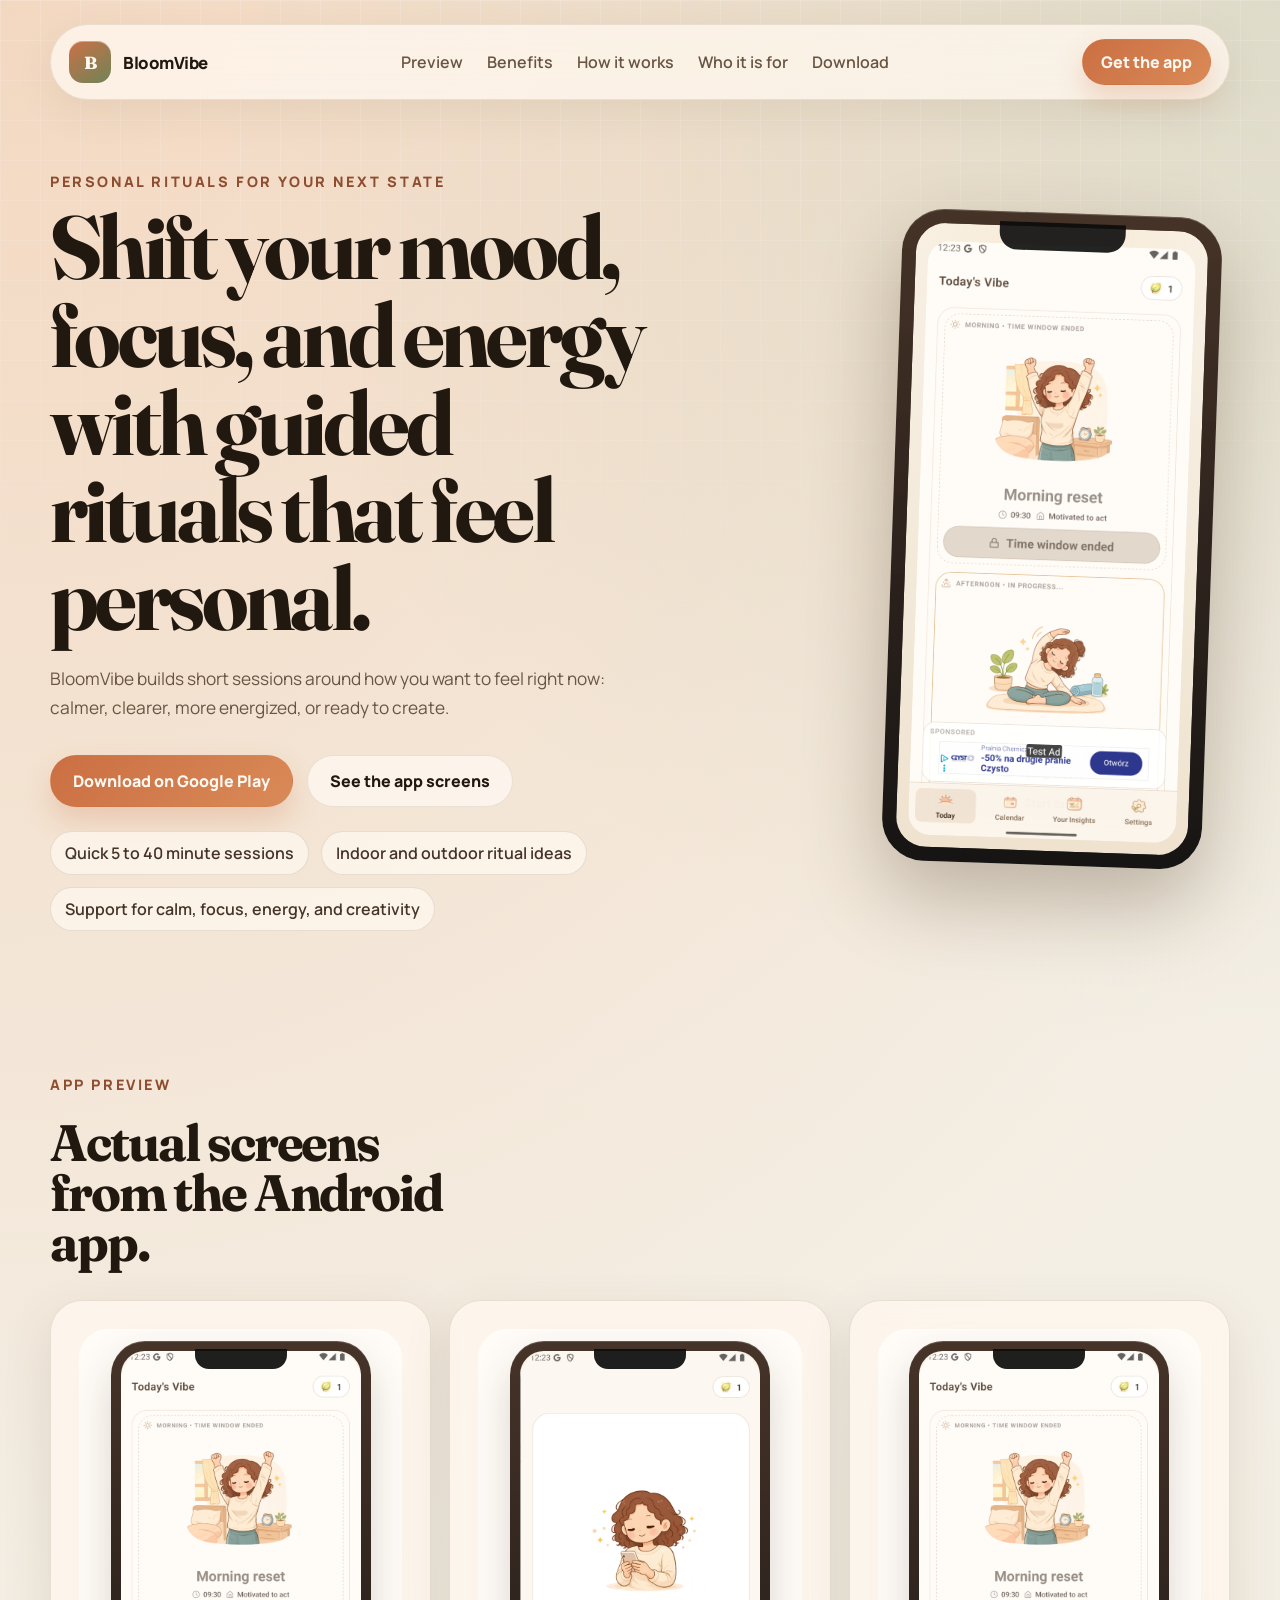
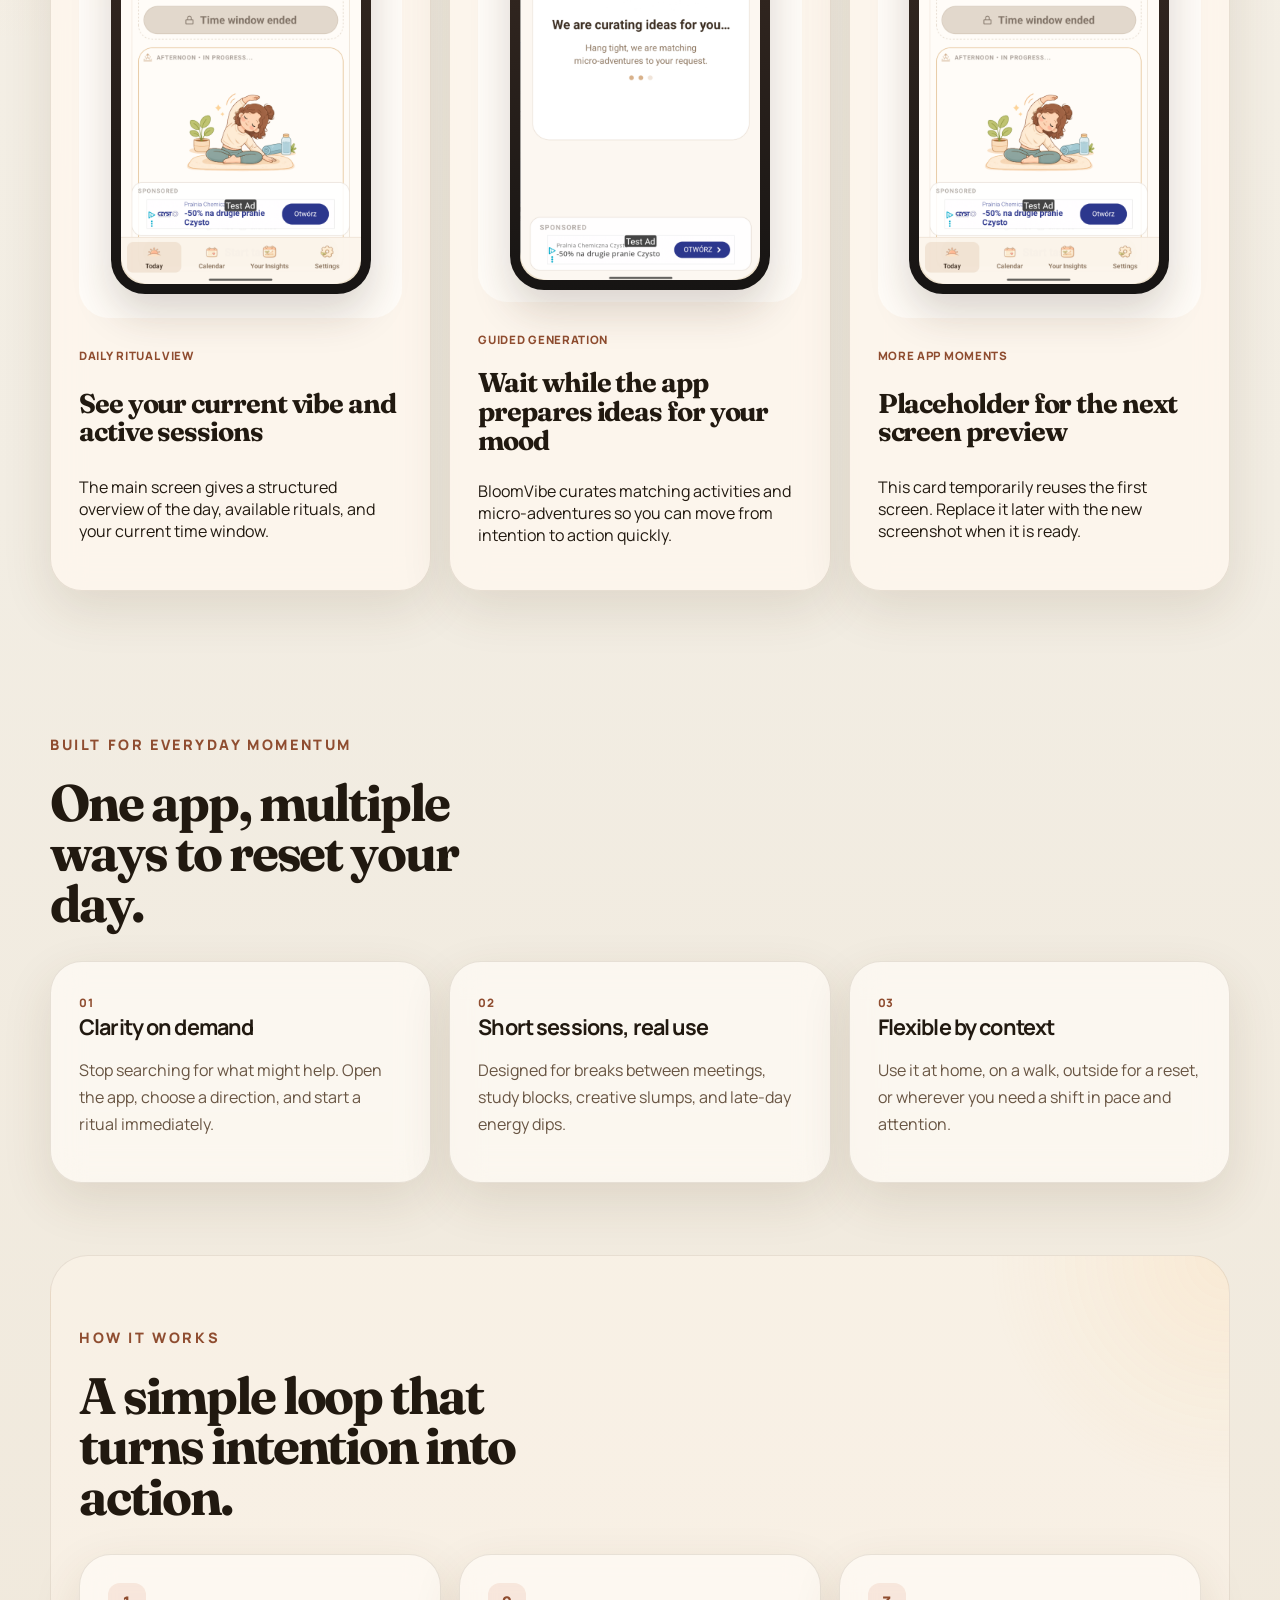
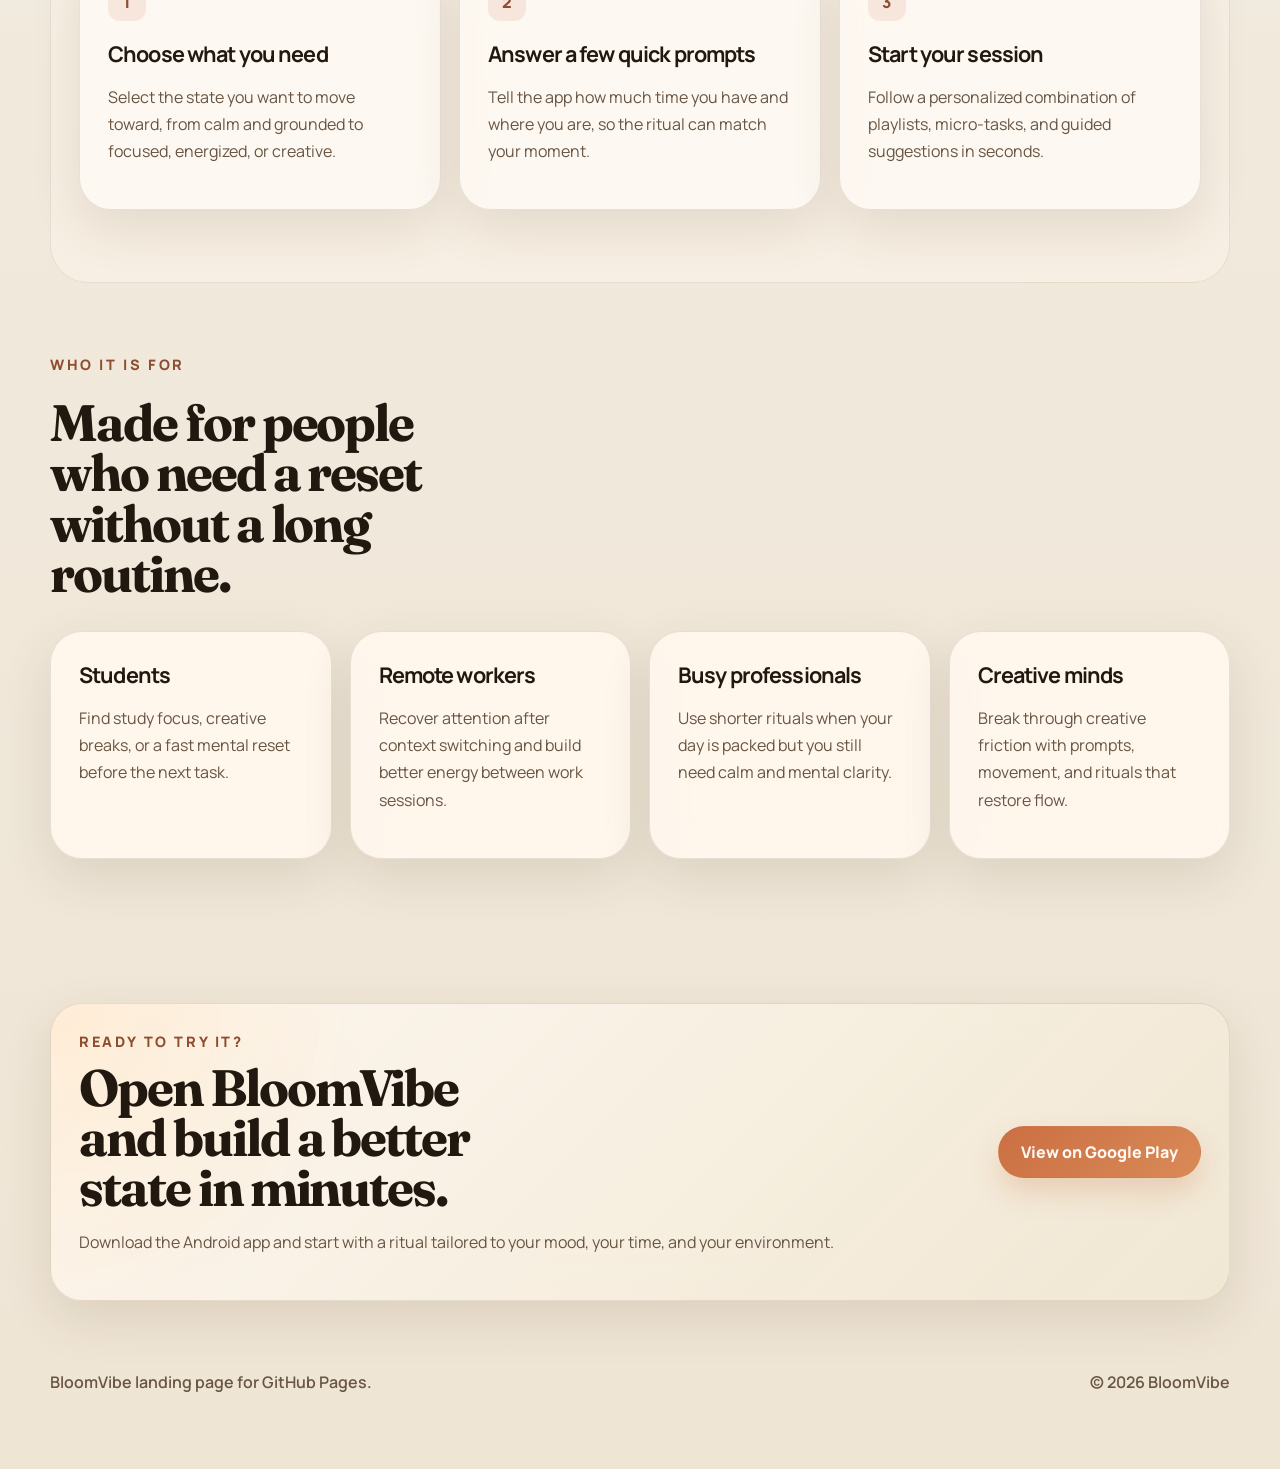
==== index.html @ a21b5163 "Add BloomVibe GitHub Pages landing page" ====
<!doctype html>
<html lang="en">
  <head>
    <meta charset="UTF-8" />
    <meta name="viewport" content="width=device-width, initial-scale=1.0" />
    <title>BloomVibe | Rituals for clarity, calm, and creative energy</title>
    <meta
      name="description"
      content="BloomVibe creates personalized rituals for calm, focus, energy, and creativity. Explore the Android app and start a session in minutes."
    />
    <meta
      property="og:title"
      content="BloomVibe | Rituals for clarity, calm, and creative energy"
    />
    <meta
      property="og:description"
      content="A polished landing page for the BloomVibe Android app with a direct link to Google Play."
    />
    <meta property="og:type" content="website" />
    <meta name="theme-color" content="#f4efe4" />
    <link rel="preconnect" href="https://fonts.googleapis.com" />
    <link rel="preconnect" href="https://fonts.gstatic.com" crossorigin />
    <link
      href="https://fonts.googleapis.com/css2?family=Fraunces:opsz,wght@9..144,500;9..144,700&family=Manrope:wght@400;500;600;700;800&display=swap"
      rel="stylesheet"
    />
    <link rel="icon" href="favicon.svg" type="image/svg+xml" />
    <link rel="stylesheet" href="styles.css" />
  </head>
  <body>
    <div class="page-shell">
      <header class="site-header">
        <a class="brand" href="#top" aria-label="BloomVibe home">
          <span class="brand-mark">B</span>
          <span class="brand-text">BloomVibe</span>
        </a>

        <nav class="site-nav" aria-label="Primary navigation">
          <a href="#preview">Preview</a>
          <a href="#benefits">Benefits</a>
          <a href="#how-it-works">How it works</a>
          <a href="#for-you">Who it is for</a>
          <a href="#download">Download</a>
        </nav>

        <a
          class="button button-small"
          href="https://play.google.com/store/apps/details?id=com.oknorp.online.vibevoyageai"
          target="_blank"
          rel="noreferrer"
        >
          Get the app
        </a>
      </header>

      <main id="top">
        <section class="hero section reveal">
          <div class="hero-copy">
            <p class="eyebrow">Personal rituals for your next state</p>
            <h1>Shift your mood, focus, and energy with guided rituals that feel personal.</h1>
            <p class="hero-text">
              BloomVibe builds short sessions around how you want to feel right now:
              calmer, clearer, more energized, or ready to create.
            </p>

            <div class="hero-actions">
              <a
                class="button"
                href="https://play.google.com/store/apps/details?id=com.oknorp.online.vibevoyageai"
                target="_blank"
                rel="noreferrer"
              >
                Download on Google Play
              </a>
              <a class="button button-secondary" href="#preview">See the app screens</a>
            </div>

            <ul class="hero-points" aria-label="App highlights">
              <li>Quick 5 to 40 minute sessions</li>
              <li>Indoor and outdoor ritual ideas</li>
              <li>Support for calm, focus, energy, and creativity</li>
            </ul>
          </div>

          <div class="hero-visual">
            <div class="screenshot-stage">
              <div class="phone-mockup" aria-hidden="true">
                <div class="phone-frame">
                  <div class="phone-notch"></div>
                  <div class="phone-screen">
                    <img
                      src="icon_2.png"
                      alt="BloomVibe daily ritual screen with today's vibe and session cards"
                    />
                  </div>
                </div>
              </div>
            </div>
          </div>
        </section>

        <section class="section reveal" id="preview">
          <div class="section-heading">
            <p class="eyebrow">App preview</p>
            <h2>Actual screens from the Android app.</h2>
          </div>

          <div class="preview-grid">
            <article class="preview-card">
              <figure>
                <div class="preview-phone">
                  <div class="preview-phone-frame">
                    <div class="preview-phone-notch"></div>
                    <div class="preview-phone-screen">
                      <img
                        src="icon_2.png"
                        alt="BloomVibe home screen showing today's vibe, ritual card, and navigation tabs"
                      />
                    </div>
                  </div>
                </div>
              </figure>
              <div class="preview-meta">
                <p class="card-kicker">Daily ritual view</p>
                <h3>See your current vibe and active sessions</h3>
                <p>
                  The main screen gives a structured overview of the day, available rituals, and your current time window.
                </p>
              </div>
            </article>

            <article class="preview-card">
              <figure>
                <div class="preview-phone">
                  <div class="preview-phone-frame">
                    <div class="preview-phone-notch"></div>
                    <div class="preview-phone-screen">
                      <img
                        src="icon_1.png"
                        alt="BloomVibe curation screen preparing personalized micro-adventures"
                      />
                    </div>
                  </div>
                </div>
              </figure>
              <div class="preview-meta">
                <p class="card-kicker">Guided generation</p>
                <h3>Wait while the app prepares ideas for your mood</h3>
                <p>
                  BloomVibe curates matching activities and micro-adventures so you can move from intention to action quickly.
                </p>
              </div>
            </article>

            <article class="preview-card">
              <figure>
                <div class="preview-phone">
                  <div class="preview-phone-frame">
                    <div class="preview-phone-notch"></div>
                    <div class="preview-phone-screen">
                      <img
                        src="icon_2.png"
                        alt="BloomVibe preview placeholder using the daily ritual home screen"
                      />
                    </div>
                  </div>
                </div>
              </figure>
              <div class="preview-meta">
                <p class="card-kicker">More app moments</p>
                <h3>Placeholder for the next screen preview</h3>
                <p>
                  This card temporarily reuses the first screen. Replace it later with the new screenshot when it is ready.
                </p>
              </div>
            </article>
          </div>
        </section>

        <section class="section reveal" id="benefits">
          <div class="section-heading">
            <p class="eyebrow">Built for everyday momentum</p>
            <h2>One app, multiple ways to reset your day.</h2>
          </div>

          <div class="benefit-grid">
            <article class="benefit-card">
              <span class="benefit-number">01</span>
              <h3>Clarity on demand</h3>
              <p>Stop searching for what might help. Open the app, choose a direction, and start a ritual immediately.</p>
            </article>
            <article class="benefit-card">
              <span class="benefit-number">02</span>
              <h3>Short sessions, real use</h3>
              <p>Designed for breaks between meetings, study blocks, creative slumps, and late-day energy dips.</p>
            </article>
            <article class="benefit-card">
              <span class="benefit-number">03</span>
              <h3>Flexible by context</h3>
              <p>Use it at home, on a walk, outside for a reset, or wherever you need a shift in pace and attention.</p>
            </article>
          </div>
        </section>

        <section class="section section-soft reveal" id="how-it-works">
          <div class="section-heading">
            <p class="eyebrow">How it works</p>
            <h2>A simple loop that turns intention into action.</h2>
          </div>

          <div class="steps">
            <article class="step-card">
              <span class="step-badge">1</span>
              <h3>Choose what you need</h3>
              <p>Select the state you want to move toward, from calm and grounded to focused, energized, or creative.</p>
            </article>
            <article class="step-card">
              <span class="step-badge">2</span>
              <h3>Answer a few quick prompts</h3>
              <p>Tell the app how much time you have and where you are, so the ritual can match your moment.</p>
            </article>
            <article class="step-card">
              <span class="step-badge">3</span>
              <h3>Start your session</h3>
              <p>Follow a personalized combination of playlists, micro-tasks, and guided suggestions in seconds.</p>
            </article>
          </div>
        </section>

        <section class="section reveal" id="for-you">
          <div class="section-heading">
            <p class="eyebrow">Who it is for</p>
            <h2>Made for people who need a reset without a long routine.</h2>
          </div>

          <div class="persona-grid">
            <article class="persona-card">
              <h3>Students</h3>
              <p>Find study focus, creative breaks, or a fast mental reset before the next task.</p>
            </article>
            <article class="persona-card">
              <h3>Remote workers</h3>
              <p>Recover attention after context switching and build better energy between work sessions.</p>
            </article>
            <article class="persona-card">
              <h3>Busy professionals</h3>
              <p>Use shorter rituals when your day is packed but you still need calm and mental clarity.</p>
            </article>
            <article class="persona-card">
              <h3>Creative minds</h3>
              <p>Break through creative friction with prompts, movement, and rituals that restore flow.</p>
            </article>
          </div>
        </section>

        <section class="section cta-section reveal" id="download">
          <div class="cta-panel">
            <div>
              <p class="eyebrow">Ready to try it?</p>
              <h2>Open BloomVibe and build a better state in minutes.</h2>
              <p class="cta-text">
                Download the Android app and start with a ritual tailored to your mood, your time, and your environment.
              </p>
            </div>

            <div class="cta-actions">
              <a
                class="button"
                href="https://play.google.com/store/apps/details?id=com.oknorp.online.vibevoyageai"
                target="_blank"
                rel="noreferrer"
              >
                View on Google Play
              </a>
            </div>
          </div>
        </section>
      </main>

      <footer class="site-footer">
        <p>BloomVibe landing page for GitHub Pages.</p>
        <p>&copy; <span id="year"></span> BloomVibe</p>
      </footer>
    </div>

    <script src="script.js"></script>
  </body>
</html>
---- styles.css ----
:root {
  --bg: #f4efe4;
  --bg-accent: #efe1cf;
  --surface: rgba(255, 251, 245, 0.72);
  --surface-strong: rgba(255, 247, 237, 0.94);
  --border: rgba(98, 79, 55, 0.14);
  --text: #211910;
  --muted: #685543;
  --accent: #cb6f43;
  --accent-dark: #8f4d30;
  --leaf: #657b50;
  --gold: #dfbb6c;
  --shadow: 0 18px 50px rgba(84, 56, 25, 0.12);
  --radius-xl: 32px;
  --radius-lg: 24px;
  --radius-md: 18px;
  --radius-sm: 999px;
  --content-width: 1180px;
}

* {
  box-sizing: border-box;
}

html {
  scroll-behavior: smooth;
}

body {
  margin: 0;
  min-width: 320px;
  font-family: "Manrope", sans-serif;
  color: var(--text);
  background:
    radial-gradient(circle at top left, rgba(236, 168, 118, 0.35), transparent 34%),
    radial-gradient(circle at top right, rgba(117, 150, 110, 0.2), transparent 22%),
    linear-gradient(180deg, #f7f2e9 0%, #f2ede3 45%, #efe5d5 100%);
}

body::before {
  position: fixed;
  inset: 0;
  content: "";
  background-image:
    linear-gradient(rgba(255, 255, 255, 0.18) 1px, transparent 1px),
    linear-gradient(90deg, rgba(255, 255, 255, 0.18) 1px, transparent 1px);
  background-size: 40px 40px;
  mask-image: linear-gradient(180deg, rgba(0, 0, 0, 0.9), transparent 85%);
  pointer-events: none;
}

a {
  color: inherit;
  text-decoration: none;
}

.page-shell {
  position: relative;
  z-index: 1;
  width: min(calc(100% - 32px), var(--content-width));
  margin: 0 auto;
  padding: 24px 0 48px;
}

.site-header {
  position: sticky;
  top: 18px;
  z-index: 20;
  display: flex;
  align-items: center;
  justify-content: space-between;
  gap: 16px;
  padding: 14px 18px;
  background: rgba(255, 248, 239, 0.78);
  border: 1px solid rgba(101, 74, 47, 0.12);
  border-radius: var(--radius-sm);
  backdrop-filter: blur(18px);
  box-shadow: 0 12px 40px rgba(80, 58, 26, 0.08);
}

.brand {
  display: inline-flex;
  align-items: center;
  gap: 12px;
  font-weight: 800;
  letter-spacing: -0.03em;
}

.brand-mark {
  display: grid;
  width: 42px;
  height: 42px;
  place-items: center;
  border-radius: 14px;
  font-family: "Fraunces", serif;
  font-size: 1.1rem;
  color: #fffaf2;
  background:
    linear-gradient(145deg, rgba(204, 112, 70, 1), rgba(102, 125, 78, 0.94));
  box-shadow: inset 0 1px 0 rgba(255, 255, 255, 0.35);
}

.brand-text {
  font-size: 1.05rem;
}

.site-nav {
  display: inline-flex;
  align-items: center;
  gap: 24px;
  color: var(--muted);
  font-weight: 600;
}

.site-nav a {
  position: relative;
}

.site-nav a::after {
  position: absolute;
  left: 0;
  bottom: -6px;
  width: 100%;
  height: 2px;
  content: "";
  background: var(--accent);
  transform: scaleX(0);
  transform-origin: left;
  transition: transform 180ms ease;
}

.site-nav a:hover::after,
.site-nav a:focus-visible::after {
  transform: scaleX(1);
}

.button {
  display: inline-flex;
  align-items: center;
  justify-content: center;
  gap: 10px;
  padding: 14px 22px;
  border: 1px solid transparent;
  border-radius: var(--radius-sm);
  background: linear-gradient(135deg, var(--accent), #d98a57);
  color: #fff9f3;
  font-weight: 800;
  box-shadow: 0 14px 28px rgba(200, 111, 67, 0.24);
  transition:
    transform 180ms ease,
    box-shadow 180ms ease,
    background 180ms ease;
}

.button:hover,
.button:focus-visible {
  transform: translateY(-2px);
  box-shadow: 0 18px 36px rgba(200, 111, 67, 0.32);
}

.button-small {
  padding: 11px 18px;
}

.button-secondary {
  background: rgba(255, 251, 246, 0.7);
  color: var(--text);
  border-color: rgba(98, 79, 55, 0.12);
  box-shadow: none;
}

.section {
  padding: 72px 0;
}

.hero {
  display: grid;
  grid-template-columns: 1.08fr 0.92fr;
  gap: 48px;
  align-items: center;
  min-height: calc(100vh - 140px);
}

.eyebrow {
  margin: 0 0 12px;
  font-size: 0.9rem;
  font-weight: 800;
  letter-spacing: 0.18em;
  text-transform: uppercase;
  color: var(--accent-dark);
}

h1,
h2,
h3 {
  margin: 0;
  letter-spacing: -0.04em;
}

h1,
h2 {
  font-family: "Fraunces", serif;
  line-height: 0.98;
}

h1 {
  max-width: 11ch;
  font-size: clamp(3.3rem, 7vw, 6.4rem);
}

h2 {
  max-width: 12ch;
  font-size: clamp(2.2rem, 4vw, 3.6rem);
}

h3 {
  font-size: 1.35rem;
}

.hero-text,
.cta-text,
.benefit-card p,
.step-card p,
.persona-card p {
  color: var(--muted);
  line-height: 1.7;
}

.hero-text {
  max-width: 60ch;
  margin: 22px 0 0;
  font-size: 1.08rem;
}

.hero-actions {
  display: flex;
  flex-wrap: wrap;
  gap: 14px;
  margin: 32px 0 24px;
}

.hero-points {
  display: flex;
  flex-wrap: wrap;
  gap: 12px;
  padding: 0;
  margin: 0;
  list-style: none;
}

.hero-points li {
  padding: 10px 14px;
  border: 1px solid var(--border);
  border-radius: var(--radius-sm);
  background: rgba(255, 248, 240, 0.72);
  font-weight: 600;
  color: #453528;
}

.hero-visual {
  position: relative;
  display: grid;
  place-items: center;
  min-height: 640px;
}

.screenshot-stage {
  position: relative;
  width: min(100%, 520px);
  min-height: 640px;
}

.phone-mockup {
  position: absolute;
  top: -18px;
  right: 18px;
  width: min(100%, 320px);
  transform: rotate(2deg);
}

.phone-frame {
  position: relative;
  padding: 14px;
  border-radius: 42px;
  background:
    linear-gradient(180deg, rgba(61, 41, 30, 0.95), rgba(18, 16, 15, 0.98));
  box-shadow:
    0 35px 80px rgba(57, 35, 15, 0.28),
    inset 0 1px 0 rgba(255, 255, 255, 0.2);
}

.phone-notch {
  position: absolute;
  left: 50%;
  top: 10px;
  z-index: 2;
  width: 126px;
  height: 28px;
  border-radius: 0 0 18px 18px;
  background: rgba(12, 12, 12, 0.9);
  transform: translateX(-50%);
}

.phone-screen {
  position: relative;
  overflow: hidden;
  padding: 18px 12px 12px;
  border-radius: 30px;
  background:
    radial-gradient(circle at top, rgba(248, 199, 118, 0.14), transparent 28%),
    linear-gradient(180deg, #f8f1e6 0%, #efe3cf 100%);
}

.phone-screen img {
  display: block;
  width: 100%;
  height: auto;
  border-radius: 22px;
}

.device-shot {
  margin: 0;
  padding: 12px;
  border: 1px solid rgba(91, 70, 48, 0.12);
  border-radius: 38px;
  background: rgba(255, 249, 241, 0.8);
  box-shadow:
    0 30px 60px rgba(74, 46, 18, 0.18),
    inset 0 1px 0 rgba(255, 255, 255, 0.45);
  backdrop-filter: blur(12px);
}

.device-shot img,
.preview-card img {
  display: block;
  width: 100%;
  height: auto;
  border-radius: 28px;
}

.card-kicker,
.benefit-number,
.step-badge {
  font-weight: 800;
  letter-spacing: 0.06em;
  text-transform: uppercase;
}

.card-kicker,
.benefit-number {
  font-size: 0.72rem;
  color: var(--accent-dark);
}

.section-heading {
  display: grid;
  gap: 12px;
  margin-bottom: 32px;
}

.section-soft .section-heading h2,
.cta-panel h2 {
  max-width: 13ch;
}

.preview-grid,
.benefit-grid,
.persona-grid,
.steps {
  display: grid;
  gap: 18px;
}

.preview-grid {
  grid-template-columns: repeat(3, minmax(0, 1fr));
}

.benefit-grid {
  grid-template-columns: repeat(3, minmax(0, 1fr));
}

.preview-card,
.benefit-card,
.step-card,
.persona-card,
.cta-panel {
  padding: 28px;
  border: 1px solid var(--border);
  border-radius: var(--radius-xl);
  background: var(--surface);
  backdrop-filter: blur(16px);
  box-shadow: var(--shadow);
}

.preview-card {
  display: grid;
  gap: 18px;
  background: rgba(255, 248, 239, 0.78);
}

.preview-card figure {
  margin: 0;
  display: flex;
  justify-content: center;
  padding: 12px;
  border-radius: 30px;
  background: rgba(255, 253, 250, 0.86);
  box-shadow: inset 0 1px 0 rgba(255, 255, 255, 0.6);
}

.preview-phone {
  width: min(100%, 260px);
}

.preview-phone-frame {
  position: relative;
  padding: 10px;
  border-radius: 34px;
  background:
    linear-gradient(180deg, rgba(61, 41, 30, 0.95), rgba(18, 16, 15, 0.98));
  box-shadow:
    0 20px 40px rgba(57, 35, 15, 0.18),
    inset 0 1px 0 rgba(255, 255, 255, 0.18);
}

.preview-phone-notch {
  position: absolute;
  top: 8px;
  left: 50%;
  z-index: 2;
  width: 92px;
  height: 20px;
  border-radius: 0 0 14px 14px;
  background: rgba(12, 12, 12, 0.92);
  transform: translateX(-50%);
}

.preview-phone-screen {
  overflow: hidden;
  border-radius: 24px;
  background: linear-gradient(180deg, #f8f1e6 0%, #efe3cf 100%);
}

.preview-phone-screen img {
  display: block;
  width: 100%;
  height: auto;
}

.preview-meta {
  display: grid;
  gap: 10px;
}

.preview-meta h3 {
  font-family: "Fraunces", serif;
  font-size: 1.7rem;
  line-height: 1.05;
}

.step-card {
  position: relative;
}

.step-badge {
  display: inline-grid;
  width: 38px;
  height: 38px;
  margin-bottom: 18px;
  place-items: center;
  border-radius: 12px;
  background: rgba(203, 111, 67, 0.12);
  color: var(--accent-dark);
}

.section-soft {
  padding-inline: 28px;
  border: 1px solid rgba(104, 85, 67, 0.12);
  border-radius: calc(var(--radius-xl) + 6px);
  background:
    radial-gradient(circle at top right, rgba(255, 205, 138, 0.18), transparent 18%),
    rgba(255, 247, 237, 0.48);
}

.steps {
  grid-template-columns: repeat(3, minmax(0, 1fr));
}

.persona-grid {
  grid-template-columns: repeat(4, minmax(0, 1fr));
}

.persona-card {
  background: var(--surface-strong);
}

.cta-section {
  padding-bottom: 24px;
}

.cta-panel {
  display: flex;
  align-items: center;
  justify-content: space-between;
  gap: 24px;
  background:
    radial-gradient(circle at top left, rgba(255, 197, 121, 0.2), transparent 26%),
    linear-gradient(135deg, rgba(255, 247, 239, 0.94), rgba(240, 231, 211, 0.92));
}

.cta-actions {
  flex-shrink: 0;
}

.site-footer {
  display: flex;
  align-items: center;
  justify-content: space-between;
  gap: 12px;
  padding: 30px 0 12px;
  color: var(--muted);
  font-weight: 600;
}

.reveal {
  opacity: 0;
  transform: translateY(28px);
  transition:
    opacity 700ms ease,
    transform 700ms ease;
}

.reveal.is-visible {
  opacity: 1;
  transform: translateY(0);
}

@media (max-width: 1080px) {
  .hero,
  .preview-grid,
  .benefit-grid,
  .steps,
  .persona-grid {
    grid-template-columns: 1fr 1fr;
  }

  .hero {
    min-height: auto;
  }

  .hero-copy {
    order: 1;
  }

  .hero-visual {
    order: 2;
  }

  .site-header {
    flex-wrap: wrap;
    justify-content: center;
  }

  .cta-panel {
    flex-direction: column;
    align-items: flex-start;
  }
}

@media (max-width: 760px) {
  .page-shell {
    width: min(calc(100% - 20px), var(--content-width));
    padding-top: 12px;
  }

  .site-header,
  .site-nav,
  .hero-actions,
  .hero-points,
  .preview-grid,
  .benefit-grid,
  .steps,
  .persona-grid,
  .site-footer {
    grid-template-columns: 1fr;
  }

  .site-header,
  .site-footer {
    flex-direction: column;
  }

  .site-nav {
    display: grid;
    justify-items: center;
    gap: 14px;
  }

  .section {
    padding: 56px 0;
  }

  .hero {
    grid-template-columns: 1fr;
    gap: 32px;
  }

  .hero-visual {
    min-height: auto;
  }

  .screenshot-stage {
    min-height: 540px;
  }

  .section-soft {
    padding-inline: 18px;
  }

  h1 {
    max-width: 10ch;
    font-size: clamp(2.8rem, 12vw, 4.6rem);
  }

  h2 {
    max-width: none;
    font-size: clamp(2rem, 8vw, 3rem);
  }

  .phone-mockup {
    position: relative;
    inset: auto;
    transform: none;
    width: 100%;
  }
}

@media (prefers-reduced-motion: reduce) {
  html {
    scroll-behavior: auto;
  }

  *,
  *::before,
  *::after {
    animation: none !important;
    transition: none !important;
  }

  .reveal {
    opacity: 1;
    transform: none;
  }
}
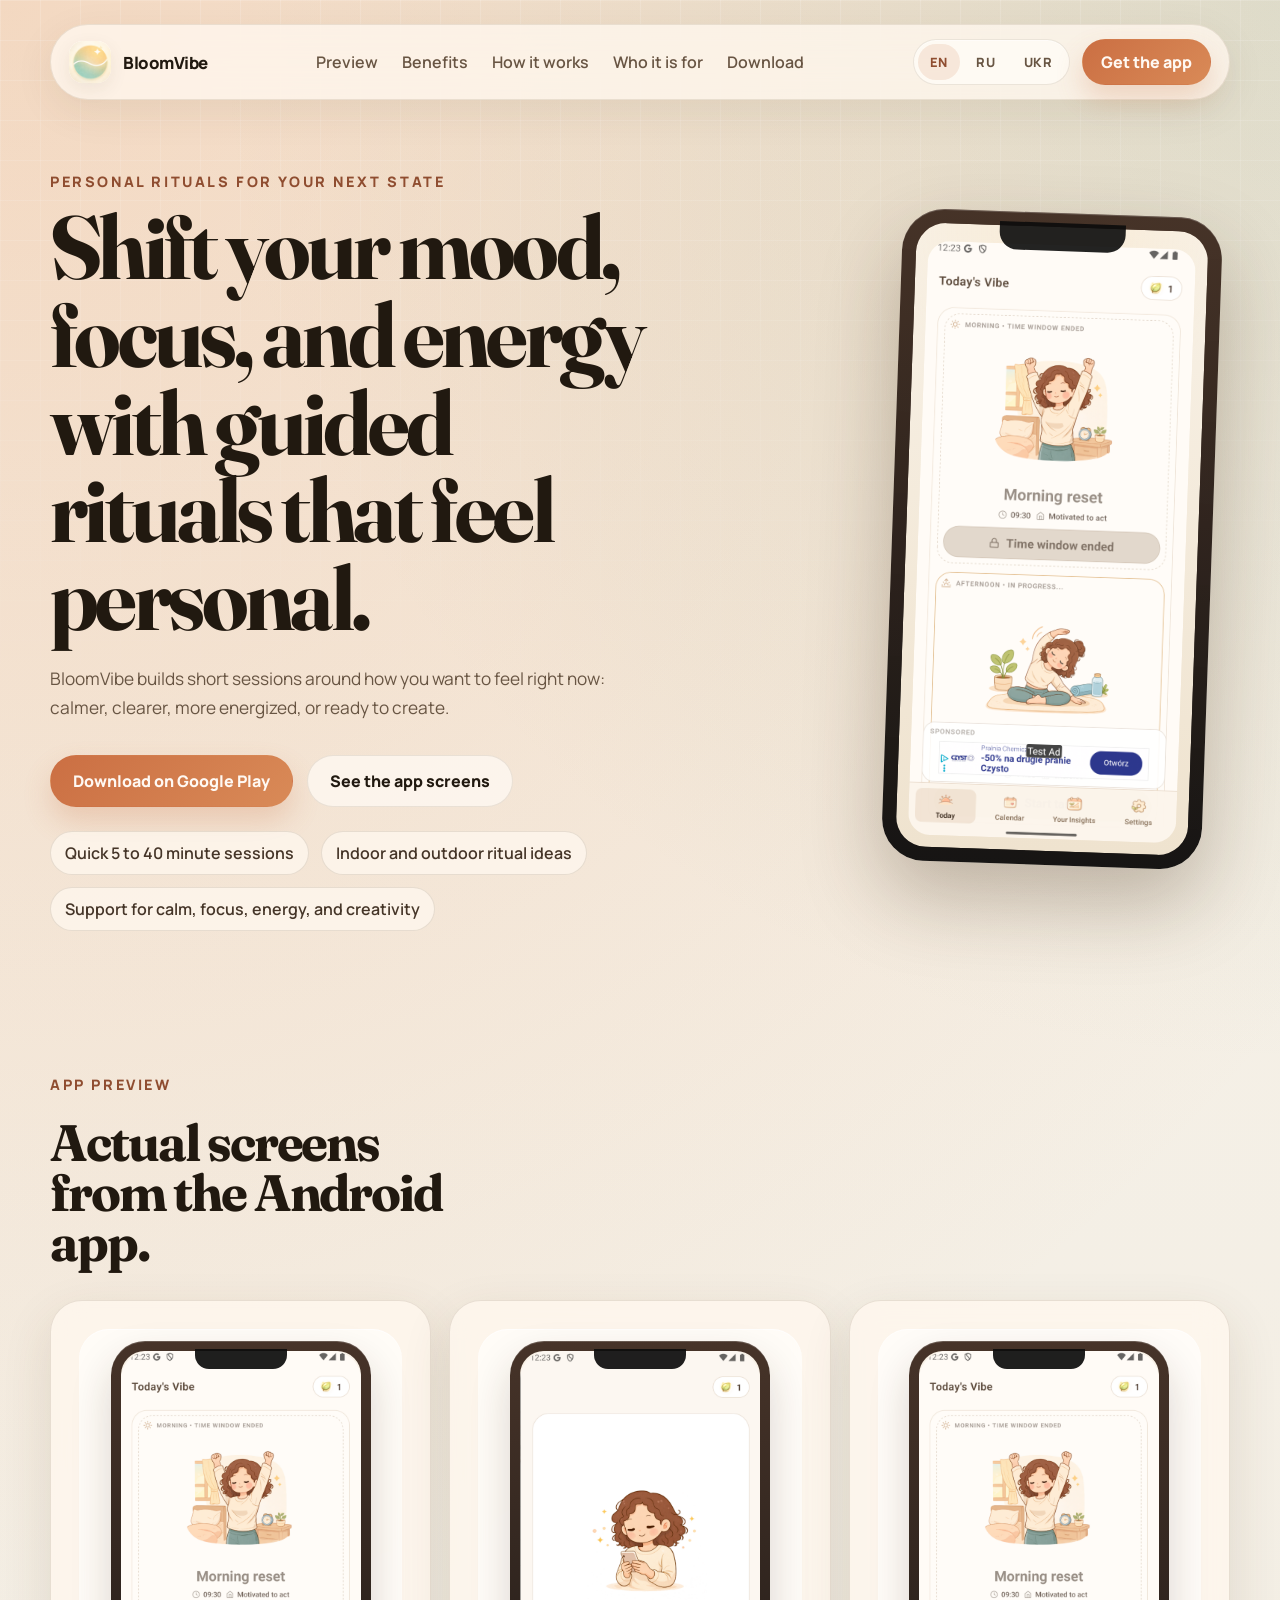
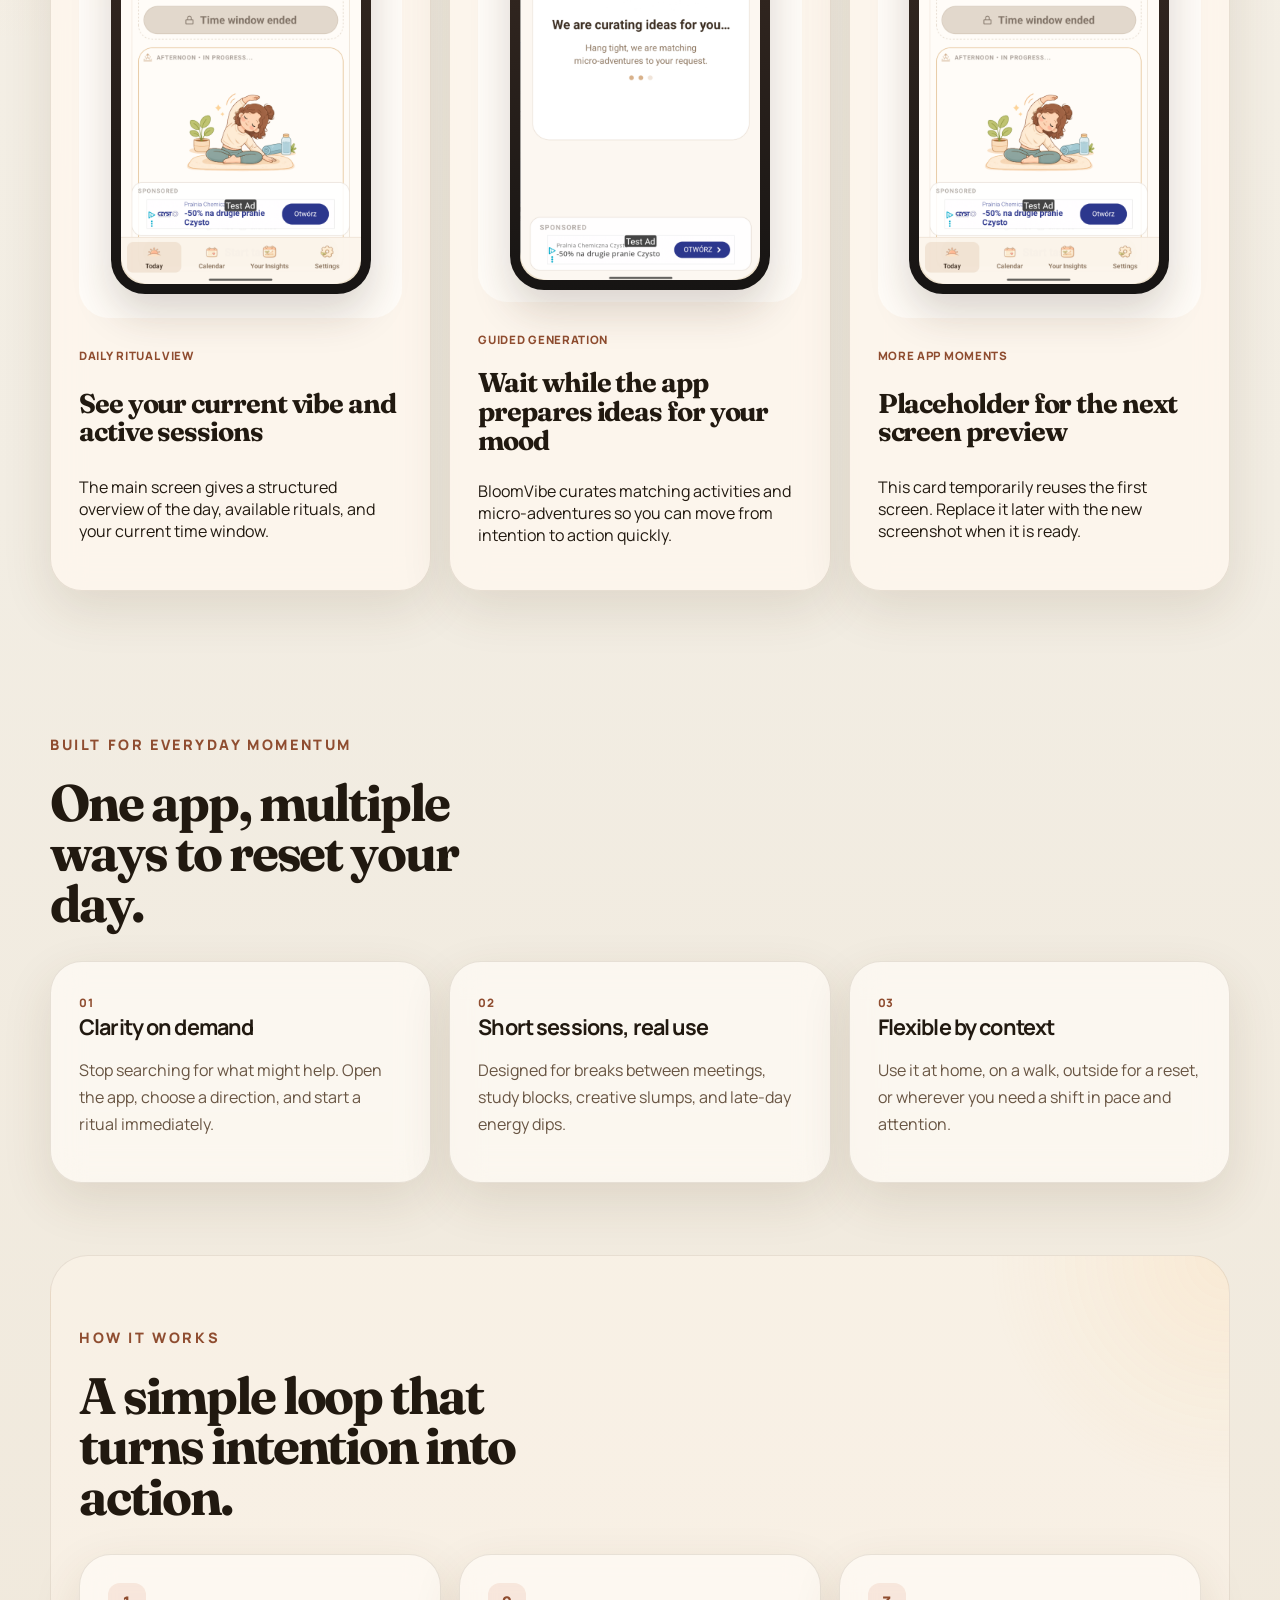
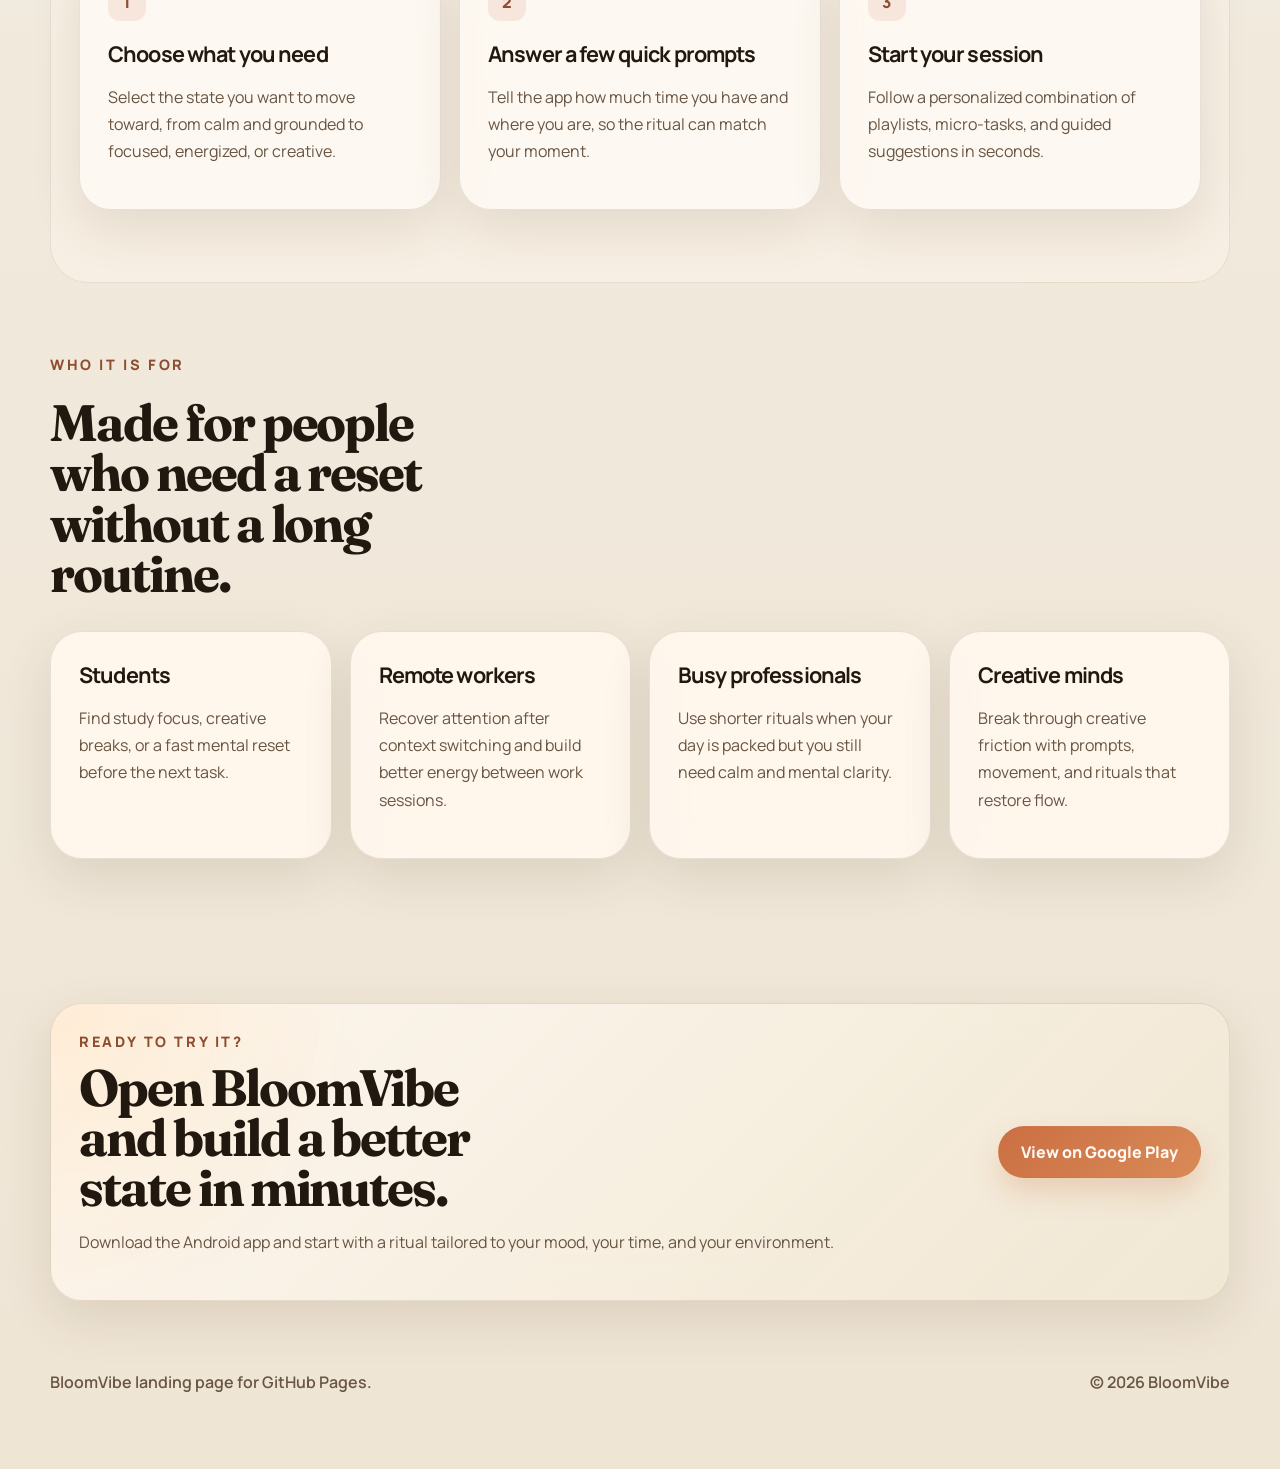
==== commit f8695df6: "Add logo and multilingual site support" ====
--- a/index.html
+++ b/index.html
@@ -3,16 +3,19 @@
   <head>
     <meta charset="UTF-8" />
     <meta name="viewport" content="width=device-width, initial-scale=1.0" />
-    <title>BloomVibe | Rituals for clarity, calm, and creative energy</title>
+    <title id="meta-title">BloomVibe | Rituals for clarity, calm, and creative energy</title>
     <meta
+      id="meta-description"
       name="description"
       content="BloomVibe creates personalized rituals for calm, focus, energy, and creativity. Explore the Android app and start a session in minutes."
     />
     <meta
+      id="meta-og-title"
       property="og:title"
       content="BloomVibe | Rituals for clarity, calm, and creative energy"
     />
     <meta
+      id="meta-og-description"
       property="og:description"
       content="A polished landing page for the BloomVibe Android app with a direct link to Google Play."
     />
@@ -24,43 +27,61 @@
       href="https://fonts.googleapis.com/css2?family=Fraunces:opsz,wght@9..144,500;9..144,700&family=Manrope:wght@400;500;600;700;800&display=swap"
       rel="stylesheet"
     />
-    <link rel="icon" href="favicon.svg" type="image/svg+xml" />
+    <link rel="icon" href="logo.png" type="image/png" />
+    <link rel="apple-touch-icon" href="logo.png" />
     <link rel="stylesheet" href="styles.css" />
   </head>
   <body>
     <div class="page-shell">
       <header class="site-header">
-        <a class="brand" href="#top" aria-label="BloomVibe home">
-          <span class="brand-mark">B</span>
+        <a class="brand" href="#top" data-i18n-aria-label="brand.homeAria" aria-label="BloomVibe home">
+          <span class="brand-mark">
+            <img src="logo.png" alt="BloomVibe logo" data-i18n-alt="brand.logoAlt" />
+          </span>
           <span class="brand-text">BloomVibe</span>
         </a>
 
-        <nav class="site-nav" aria-label="Primary navigation">
-          <a href="#preview">Preview</a>
-          <a href="#benefits">Benefits</a>
-          <a href="#how-it-works">How it works</a>
-          <a href="#for-you">Who it is for</a>
-          <a href="#download">Download</a>
+        <nav class="site-nav" aria-label="Primary navigation" data-i18n-aria-label="nav.aria">
+          <a href="#preview" data-i18n="nav.preview">Preview</a>
+          <a href="#benefits" data-i18n="nav.benefits">Benefits</a>
+          <a href="#how-it-works" data-i18n="nav.how">How it works</a>
+          <a href="#for-you" data-i18n="nav.forYou">Who it is for</a>
+          <a href="#download" data-i18n="nav.download">Download</a>
         </nav>
 
-        <a
-          class="button button-small"
-          href="https://play.google.com/store/apps/details?id=com.oknorp.online.vibevoyageai"
-          target="_blank"
-          rel="noreferrer"
-        >
-          Get the app
-        </a>
+        <div class="header-actions">
+          <div
+            class="lang-switcher"
+            role="group"
+            aria-label="Language switcher"
+            data-i18n-aria-label="lang.aria"
+          >
+            <button class="lang-button is-active" type="button" data-lang="en" aria-pressed="true">EN</button>
+            <button class="lang-button" type="button" data-lang="ru" aria-pressed="false">RU</button>
+            <button class="lang-button" type="button" data-lang="uk" aria-pressed="false">UKR</button>
+          </div>
+
+          <a
+            class="button button-small"
+            href="https://play.google.com/store/apps/details?id=com.oknorp.online.vibevoyageai"
+            target="_blank"
+            rel="noreferrer"
+            data-i18n="header.cta"
+          >
+            Get the app
+          </a>
+        </div>
       </header>
 
       <main id="top">
         <section class="hero section reveal">
           <div class="hero-copy">
-            <p class="eyebrow">Personal rituals for your next state</p>
-            <h1>Shift your mood, focus, and energy with guided rituals that feel personal.</h1>
-            <p class="hero-text">
-              BloomVibe builds short sessions around how you want to feel right now:
-              calmer, clearer, more energized, or ready to create.
+            <p class="eyebrow" data-i18n="hero.eyebrow">Personal rituals for your next state</p>
+            <h1 data-i18n="hero.title">
+              Shift your mood, focus, and energy with guided rituals that feel personal.
+            </h1>
+            <p class="hero-text" data-i18n="hero.text">
+              BloomVibe builds short sessions around how you want to feel right now: calmer, clearer, more energized, or ready to create.
             </p>
 
             <div class="hero-actions">
@@ -69,16 +90,17 @@
                 href="https://play.google.com/store/apps/details?id=com.oknorp.online.vibevoyageai"
                 target="_blank"
                 rel="noreferrer"
+                data-i18n="hero.primaryCta"
               >
                 Download on Google Play
               </a>
-              <a class="button button-secondary" href="#preview">See the app screens</a>
+              <a class="button button-secondary" href="#preview" data-i18n="hero.secondaryCta">See the app screens</a>
             </div>
 
-            <ul class="hero-points" aria-label="App highlights">
-              <li>Quick 5 to 40 minute sessions</li>
-              <li>Indoor and outdoor ritual ideas</li>
-              <li>Support for calm, focus, energy, and creativity</li>
+            <ul class="hero-points" aria-label="App highlights" data-i18n-aria-label="hero.pointsAria">
+              <li data-i18n="hero.point1">Quick 5 to 40 minute sessions</li>
+              <li data-i18n="hero.point2">Indoor and outdoor ritual ideas</li>
+              <li data-i18n="hero.point3">Support for calm, focus, energy, and creativity</li>
             </ul>
           </div>
 
@@ -91,6 +113,7 @@
                     <img
                       src="icon_2.png"
                       alt="BloomVibe daily ritual screen with today's vibe and session cards"
+                      data-i18n-alt="images.hero"
                     />
                   </div>
                 </div>
@@ -101,8 +124,8 @@
 
         <section class="section reveal" id="preview">
           <div class="section-heading">
-            <p class="eyebrow">App preview</p>
-            <h2>Actual screens from the Android app.</h2>
+            <p class="eyebrow" data-i18n="preview.eyebrow">App preview</p>
+            <h2 data-i18n="preview.title">Actual screens from the Android app.</h2>
           </div>
 
           <div class="preview-grid">
@@ -115,15 +138,16 @@
                       <img
                         src="icon_2.png"
                         alt="BloomVibe home screen showing today's vibe, ritual card, and navigation tabs"
+                        data-i18n-alt="images.previewOne"
                       />
                     </div>
                   </div>
                 </div>
               </figure>
               <div class="preview-meta">
-                <p class="card-kicker">Daily ritual view</p>
-                <h3>See your current vibe and active sessions</h3>
-                <p>
+                <p class="card-kicker" data-i18n="preview.card1.kicker">Daily ritual view</p>
+                <h3 data-i18n="preview.card1.title">See your current vibe and active sessions</h3>
+                <p data-i18n="preview.card1.text">
                   The main screen gives a structured overview of the day, available rituals, and your current time window.
                 </p>
               </div>
@@ -138,15 +162,16 @@
                       <img
                         src="icon_1.png"
                         alt="BloomVibe curation screen preparing personalized micro-adventures"
+                        data-i18n-alt="images.previewTwo"
                       />
                     </div>
                   </div>
                 </div>
               </figure>
               <div class="preview-meta">
-                <p class="card-kicker">Guided generation</p>
-                <h3>Wait while the app prepares ideas for your mood</h3>
-                <p>
+                <p class="card-kicker" data-i18n="preview.card2.kicker">Guided generation</p>
+                <h3 data-i18n="preview.card2.title">Wait while the app prepares ideas for your mood</h3>
+                <p data-i18n="preview.card2.text">
                   BloomVibe curates matching activities and micro-adventures so you can move from intention to action quickly.
                 </p>
               </div>
@@ -161,15 +186,16 @@
                       <img
                         src="icon_2.png"
                         alt="BloomVibe preview placeholder using the daily ritual home screen"
+                        data-i18n-alt="images.previewThree"
                       />
                     </div>
                   </div>
                 </div>
               </figure>
               <div class="preview-meta">
-                <p class="card-kicker">More app moments</p>
-                <h3>Placeholder for the next screen preview</h3>
-                <p>
+                <p class="card-kicker" data-i18n="preview.card3.kicker">More app moments</p>
+                <h3 data-i18n="preview.card3.title">Placeholder for the next screen preview</h3>
+                <p data-i18n="preview.card3.text">
                   This card temporarily reuses the first screen. Replace it later with the new screenshot when it is ready.
                 </p>
               </div>
@@ -179,76 +205,88 @@
 
         <section class="section reveal" id="benefits">
           <div class="section-heading">
-            <p class="eyebrow">Built for everyday momentum</p>
-            <h2>One app, multiple ways to reset your day.</h2>
+            <p class="eyebrow" data-i18n="benefits.eyebrow">Built for everyday momentum</p>
+            <h2 data-i18n="benefits.title">One app, multiple ways to reset your day.</h2>
           </div>
 
           <div class="benefit-grid">
             <article class="benefit-card">
               <span class="benefit-number">01</span>
-              <h3>Clarity on demand</h3>
-              <p>Stop searching for what might help. Open the app, choose a direction, and start a ritual immediately.</p>
+              <h3 data-i18n="benefits.card1.title">Clarity on demand</h3>
+              <p data-i18n="benefits.card1.text">
+                Stop searching for what might help. Open the app, choose a direction, and start a ritual immediately.
+              </p>
             </article>
             <article class="benefit-card">
               <span class="benefit-number">02</span>
-              <h3>Short sessions, real use</h3>
-              <p>Designed for breaks between meetings, study blocks, creative slumps, and late-day energy dips.</p>
+              <h3 data-i18n="benefits.card2.title">Short sessions, real use</h3>
+              <p data-i18n="benefits.card2.text">
+                Designed for breaks between meetings, study blocks, creative slumps, and late-day energy dips.
+              </p>
             </article>
             <article class="benefit-card">
               <span class="benefit-number">03</span>
-              <h3>Flexible by context</h3>
-              <p>Use it at home, on a walk, outside for a reset, or wherever you need a shift in pace and attention.</p>
+              <h3 data-i18n="benefits.card3.title">Flexible by context</h3>
+              <p data-i18n="benefits.card3.text">
+                Use it at home, on a walk, outside for a reset, or wherever you need a shift in pace and attention.
+              </p>
             </article>
           </div>
         </section>
 
         <section class="section section-soft reveal" id="how-it-works">
           <div class="section-heading">
-            <p class="eyebrow">How it works</p>
-            <h2>A simple loop that turns intention into action.</h2>
+            <p class="eyebrow" data-i18n="how.eyebrow">How it works</p>
+            <h2 data-i18n="how.title">A simple loop that turns intention into action.</h2>
           </div>
 
           <div class="steps">
             <article class="step-card">
               <span class="step-badge">1</span>
-              <h3>Choose what you need</h3>
-              <p>Select the state you want to move toward, from calm and grounded to focused, energized, or creative.</p>
+              <h3 data-i18n="how.step1.title">Choose what you need</h3>
+              <p data-i18n="how.step1.text">
+                Select the state you want to move toward, from calm and grounded to focused, energized, or creative.
+              </p>
             </article>
             <article class="step-card">
               <span class="step-badge">2</span>
-              <h3>Answer a few quick prompts</h3>
-              <p>Tell the app how much time you have and where you are, so the ritual can match your moment.</p>
+              <h3 data-i18n="how.step2.title">Answer a few quick prompts</h3>
+              <p data-i18n="how.step2.text">
+                Tell the app how much time you have and where you are, so the ritual can match your moment.
+              </p>
             </article>
             <article class="step-card">
               <span class="step-badge">3</span>
-              <h3>Start your session</h3>
-              <p>Follow a personalized combination of playlists, micro-tasks, and guided suggestions in seconds.</p>
+              <h3 data-i18n="how.step3.title">Start your session</h3>
+              <p data-i18n="how.step3.text">
+                Follow a personalized combination of playlists, micro-tasks, and guided suggestions in seconds.
+              </p>
             </article>
           </div>
         </section>
 
         <section class="section reveal" id="for-you">
           <div class="section-heading">
-            <p class="eyebrow">Who it is for</p>
-            <h2>Made for people who need a reset without a long routine.</h2>
+            <p class="eyebrow" data-i18n="forYou.eyebrow">Who it is for</p>
+            <h2 data-i18n="forYou.title">Made for people who need a reset without a long routine.</h2>
           </div>
 
           <div class="persona-grid">
             <article class="persona-card">
-              <h3>Students</h3>
-              <p>Find study focus, creative breaks, or a fast mental reset before the next task.</p>
+              <h3 data-i18n="forYou.card1.title">Students</h3>
+              <p data-i18n="forYou.card1.text">Find study focus, creative breaks, or a fast mental reset before the next task.</p>
             </article>
             <article class="persona-card">
-              <h3>Remote workers</h3>
-              <p>Recover attention after context switching and build better energy between work sessions.</p>
+              <h3 data-i18n="forYou.card2.title">Remote workers</h3>
+              <p data-i18n="forYou.card2.text">Recover attention after context switching and build better energy between work sessions.</p>
             </article>
             <article class="persona-card">
-              <h3>Busy professionals</h3>
-              <p>Use shorter rituals when your day is packed but you still need calm and mental clarity.</p>
+              <h3 data-i18n="forYou.card3.title">Busy professionals</h3>
+              <p data-i18n="forYou.card3.text">Use shorter rituals when your day is packed but you still need calm and mental clarity.</p>
             </article>
             <article class="persona-card">
-              <h3>Creative minds</h3>
-              <p>Break through creative friction with prompts, movement, and rituals that restore flow.</p>
+              <h3 data-i18n="forYou.card4.title">Creative minds</h3>
+              <p data-i18n="forYou.card4.text">Break through creative friction with prompts, movement, and rituals that restore flow.</p>
             </article>
           </div>
         </section>
@@ -256,9 +294,9 @@
         <section class="section cta-section reveal" id="download">
           <div class="cta-panel">
             <div>
-              <p class="eyebrow">Ready to try it?</p>
-              <h2>Open BloomVibe and build a better state in minutes.</h2>
-              <p class="cta-text">
+              <p class="eyebrow" data-i18n="cta.eyebrow">Ready to try it?</p>
+              <h2 data-i18n="cta.title">Open BloomVibe and build a better state in minutes.</h2>
+              <p class="cta-text" data-i18n="cta.text">
                 Download the Android app and start with a ritual tailored to your mood, your time, and your environment.
               </p>
             </div>
@@ -269,6 +307,7 @@
                 href="https://play.google.com/store/apps/details?id=com.oknorp.online.vibevoyageai"
                 target="_blank"
                 rel="noreferrer"
+                data-i18n="cta.button"
               >
                 View on Google Play
               </a>
@@ -278,7 +317,7 @@
       </main>
 
       <footer class="site-footer">
-        <p>BloomVibe landing page for GitHub Pages.</p>
+        <p data-i18n="footer.tagline">BloomVibe landing page for GitHub Pages.</p>
         <p>&copy; <span id="year"></span> BloomVibe</p>
       </footer>
     </div>
--- a/styles.css
+++ b/styles.css
@@ -92,12 +92,18 @@
   height: 42px;
   place-items: center;
   border-radius: 14px;
-  font-family: "Fraunces", serif;
-  font-size: 1.1rem;
-  color: #fffaf2;
-  background:
-    linear-gradient(145deg, rgba(204, 112, 70, 1), rgba(102, 125, 78, 0.94));
-  box-shadow: inset 0 1px 0 rgba(255, 255, 255, 0.35);
+  overflow: hidden;
+  background: rgba(255, 251, 244, 0.88);
+  box-shadow:
+    inset 0 1px 0 rgba(255, 255, 255, 0.55),
+    0 6px 18px rgba(80, 58, 26, 0.08);
+}
+
+.brand-mark img {
+  display: block;
+  width: 100%;
+  height: 100%;
+  object-fit: cover;
 }
 
 .brand-text {
@@ -132,6 +138,52 @@
 .site-nav a:hover::after,
 .site-nav a:focus-visible::after {
   transform: scaleX(1);
+}
+
+.header-actions {
+  display: inline-flex;
+  align-items: center;
+  gap: 12px;
+}
+
+.lang-switcher {
+  display: inline-flex;
+  align-items: center;
+  gap: 4px;
+  padding: 4px;
+  border: 1px solid rgba(101, 74, 47, 0.12);
+  border-radius: var(--radius-sm);
+  background: rgba(255, 252, 247, 0.72);
+  box-shadow: inset 0 1px 0 rgba(255, 255, 255, 0.55);
+}
+
+.lang-button {
+  appearance: none;
+  border: 0;
+  padding: 9px 12px;
+  border-radius: var(--radius-sm);
+  background: transparent;
+  color: var(--muted);
+  font: inherit;
+  font-size: 0.8rem;
+  font-weight: 800;
+  letter-spacing: 0.06em;
+  cursor: pointer;
+  transition:
+    background 180ms ease,
+    color 180ms ease,
+    transform 180ms ease;
+}
+
+.lang-button:hover,
+.lang-button:focus-visible {
+  color: var(--text);
+  transform: translateY(-1px);
+}
+
+.lang-button.is-active {
+  background: rgba(203, 111, 67, 0.14);
+  color: var(--accent-dark);
 }
 
 .button {
@@ -561,6 +613,11 @@
     justify-content: center;
   }
 
+  .header-actions {
+    flex-wrap: wrap;
+    justify-content: center;
+  }
+
   .cta-panel {
     flex-direction: column;
     align-items: flex-start;
@@ -596,6 +653,10 @@
     gap: 14px;
   }
 
+  .header-actions {
+    width: 100%;
+  }
+
   .section {
     padding: 56px 0;
   }
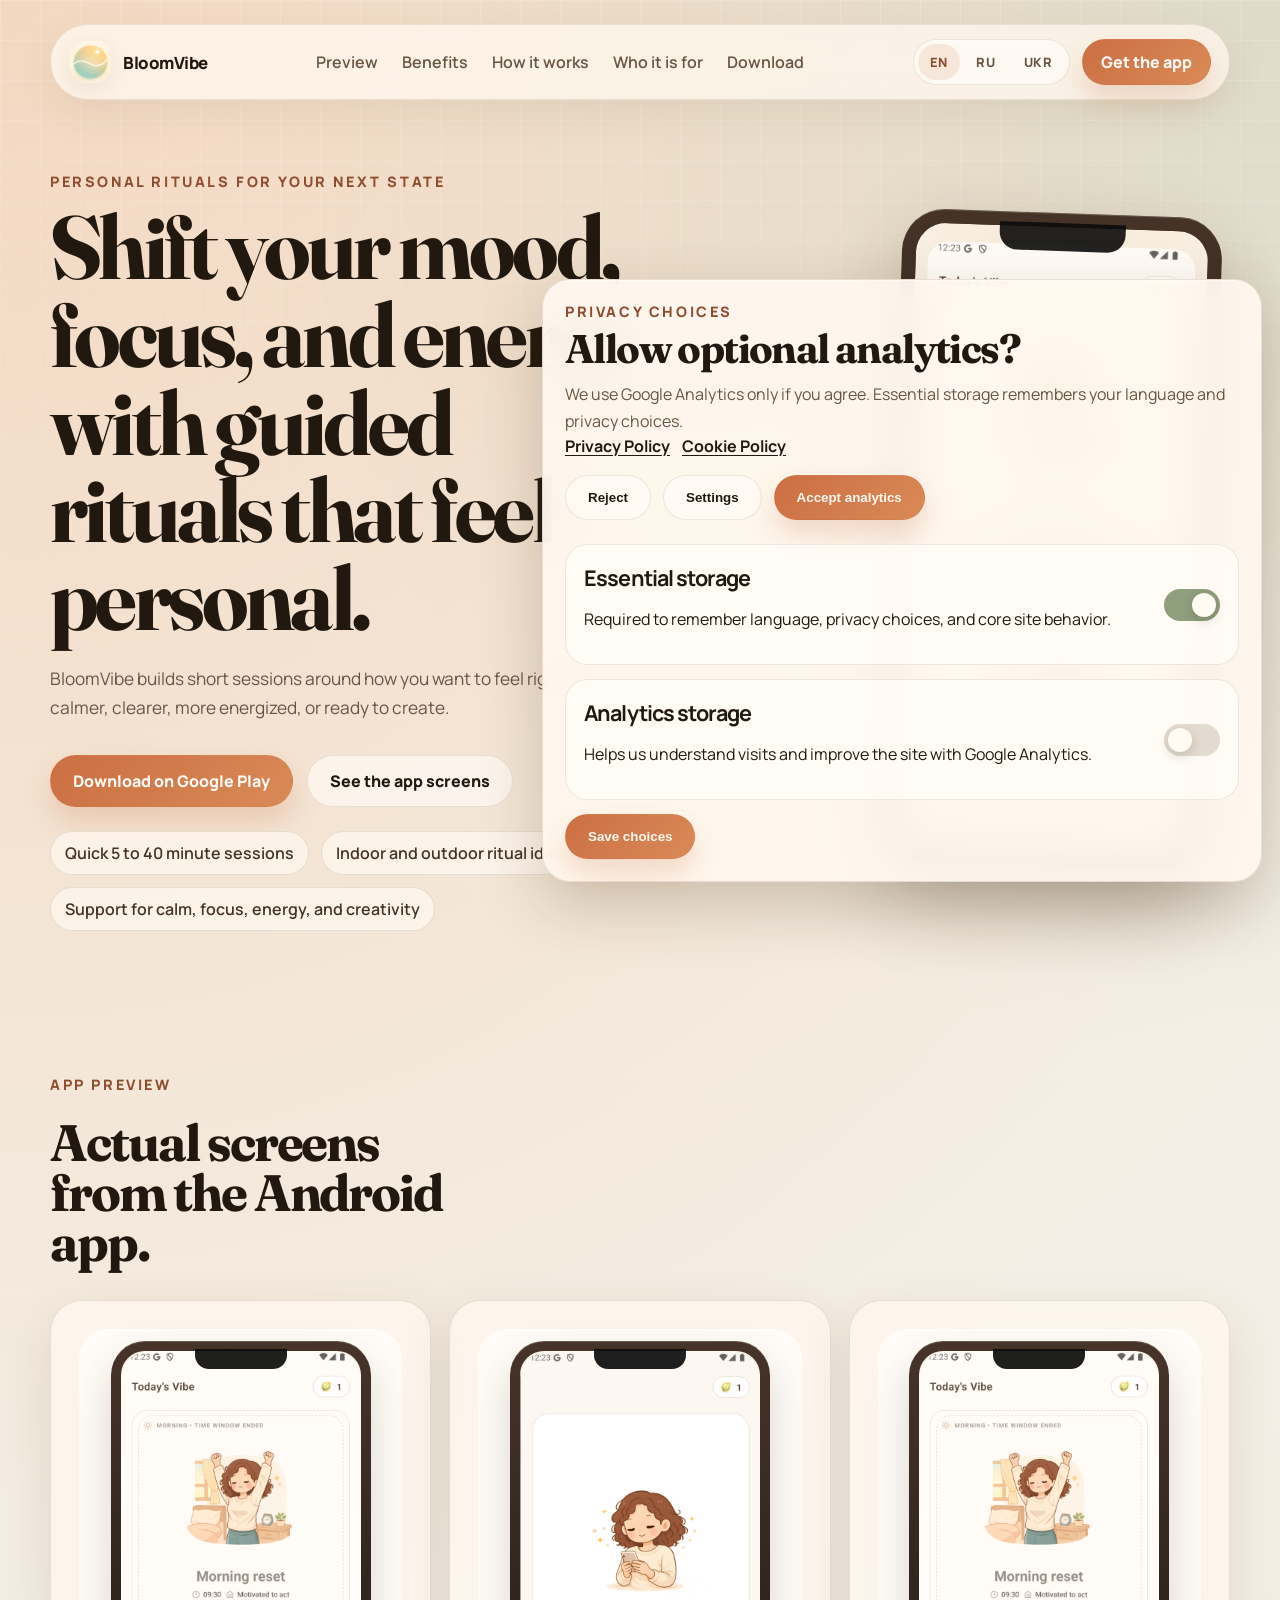
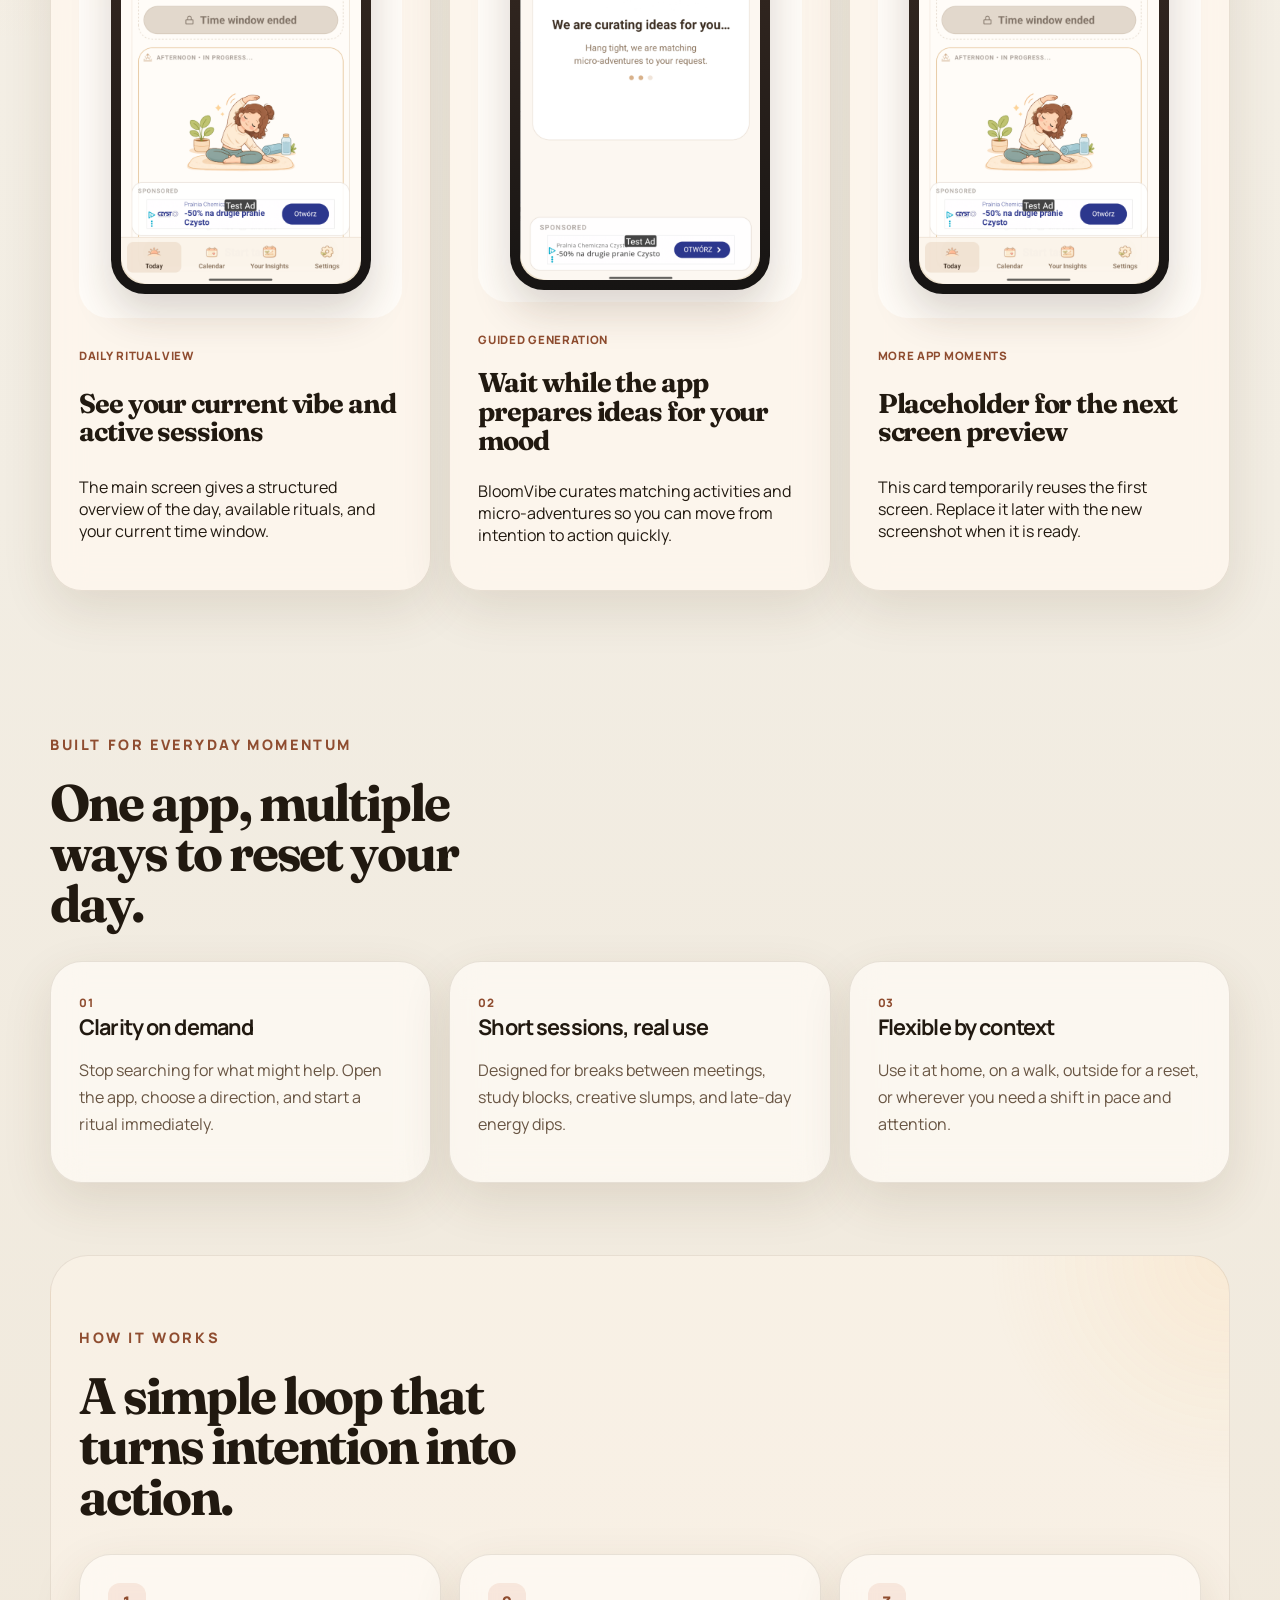
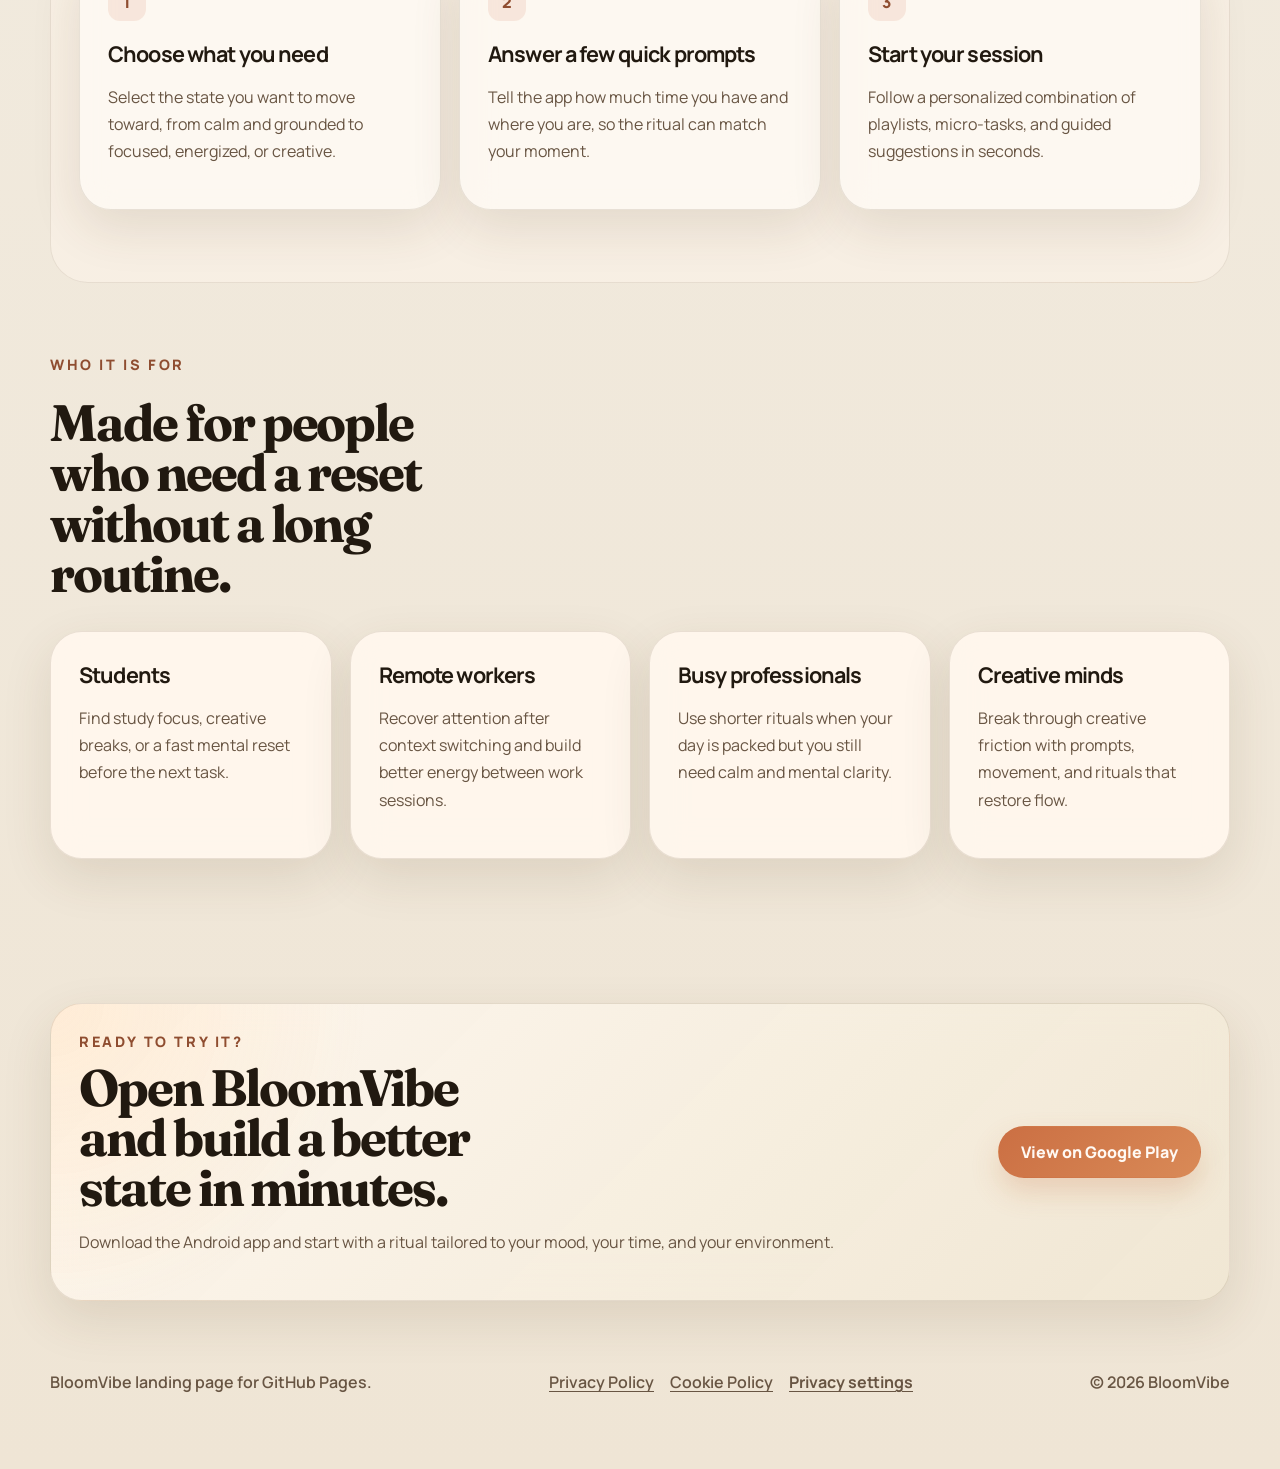
==== commit cdea2a06: "Add consent banner and analytics CTA tracking" ====
--- a/index.html
+++ b/index.html
@@ -29,9 +29,49 @@
     />
     <link rel="icon" href="logo.png" type="image/png" />
     <link rel="apple-touch-icon" href="logo.png" />
+    <script async src="https://www.googletagmanager.com/gtag/js?id=G-1R0DRW74FC"></script>
+    <script>
+      window.dataLayer = window.dataLayer || [];
+
+      function gtag() {
+        dataLayer.push(arguments);
+      }
+
+      (function () {
+        const consentStorageKey = "bloomvibe-consent-v1";
+        let analyticsConsent = "denied";
+
+        try {
+          const savedConsent = JSON.parse(window.localStorage.getItem(consentStorageKey) || "null");
+
+          if (savedConsent?.analytics === "granted") {
+            analyticsConsent = "granted";
+          }
+        } catch (error) {}
+
+        gtag("consent", "default", {
+          ad_storage: "denied",
+          ad_user_data: "denied",
+          ad_personalization: "denied",
+          analytics_storage: "denied",
+          wait_for_update: 500,
+        });
+
+        if (analyticsConsent === "granted") {
+          gtag("consent", "update", {
+            analytics_storage: "granted",
+          });
+        }
+
+        gtag("js", new Date());
+        gtag("config", "G-1R0DRW74FC", {
+          anonymize_ip: true,
+        });
+      })();
+    </script>
     <link rel="stylesheet" href="styles.css" />
   </head>
-  <body>
+  <body data-page="home">
     <div class="page-shell">
       <header class="site-header">
         <a class="brand" href="#top" data-i18n-aria-label="brand.homeAria" aria-label="BloomVibe home">
@@ -66,6 +106,7 @@
             href="https://play.google.com/store/apps/details?id=com.oknorp.online.vibevoyageai"
             target="_blank"
             rel="noreferrer"
+            data-market-cta="header"
             data-i18n="header.cta"
           >
             Get the app
@@ -90,6 +131,7 @@
                 href="https://play.google.com/store/apps/details?id=com.oknorp.online.vibevoyageai"
                 target="_blank"
                 rel="noreferrer"
+                data-market-cta="hero-primary"
                 data-i18n="hero.primaryCta"
               >
                 Download on Google Play
@@ -307,6 +349,7 @@
                 href="https://play.google.com/store/apps/details?id=com.oknorp.online.vibevoyageai"
                 target="_blank"
                 rel="noreferrer"
+                data-market-cta="footer-cta"
                 data-i18n="cta.button"
               >
                 View on Google Play
@@ -318,10 +361,77 @@
 
       <footer class="site-footer">
         <p data-i18n="footer.tagline">BloomVibe landing page for GitHub Pages.</p>
+        <div class="footer-links">
+          <a href="privacy.html" data-i18n="footer.privacy">Privacy Policy</a>
+          <a href="cookies.html" data-i18n="footer.cookies">Cookie Policy</a>
+          <button class="footer-settings-button" type="button" data-consent-open data-i18n="footer.settings">
+            Privacy settings
+          </button>
+        </div>
         <p>&copy; <span id="year"></span> BloomVibe</p>
       </footer>
     </div>
 
+    <section class="consent-banner" data-consent-banner hidden>
+      <div class="consent-shell">
+        <div class="consent-copy">
+          <p class="eyebrow consent-eyebrow" data-i18n="consent.eyebrow">Privacy choices</p>
+          <h2 class="consent-title" data-i18n="consent.title">Allow optional analytics?</h2>
+          <p class="consent-text" data-i18n="consent.text">
+            We use Google Analytics only if you agree. Essential storage remembers your language and privacy choices.
+          </p>
+          <div class="consent-links">
+            <a href="privacy.html" data-i18n="consent.privacyLink">Privacy Policy</a>
+            <a href="cookies.html" data-i18n="consent.cookiesLink">Cookie Policy</a>
+          </div>
+        </div>
+
+        <div class="consent-actions">
+          <button class="button button-secondary" type="button" data-consent-reject data-i18n="consent.reject">
+            Reject
+          </button>
+          <button class="button button-secondary" type="button" data-consent-settings data-i18n="consent.settings">
+            Settings
+          </button>
+          <button class="button" type="button" data-consent-accept data-i18n="consent.accept">
+            Accept analytics
+          </button>
+        </div>
+
+        <div class="consent-panel" data-consent-panel hidden>
+          <article class="consent-option">
+            <div>
+              <h3 data-i18n="consent.essentialTitle">Essential storage</h3>
+              <p data-i18n="consent.essentialText">
+                Required to remember language, privacy choices, and core site behavior.
+              </p>
+            </div>
+            <label class="consent-toggle">
+              <input type="checkbox" checked disabled />
+              <span class="consent-toggle-ui"></span>
+            </label>
+          </article>
+
+          <article class="consent-option">
+            <div>
+              <h3 data-i18n="consent.analyticsTitle">Analytics storage</h3>
+              <p data-i18n="consent.analyticsText">
+                Helps us understand visits and improve the site with Google Analytics.
+              </p>
+            </div>
+            <label class="consent-toggle">
+              <input type="checkbox" data-consent-analytics />
+              <span class="consent-toggle-ui"></span>
+            </label>
+          </article>
+
+          <div class="consent-panel-actions">
+            <button class="button" type="button" data-consent-save data-i18n="consent.save">Save choices</button>
+          </div>
+        </div>
+      </div>
+    </section>
+
     <script src="script.js"></script>
   </body>
 </html>
--- a/styles.css
+++ b/styles.css
@@ -260,6 +260,13 @@
   font-size: clamp(3.3rem, 7vw, 6.4rem);
 }
 
+html[lang="ru"] h1,
+html[lang="uk"] h1 {
+  max-width: 9.6ch;
+  font-size: clamp(3.3rem, 6.8vw, 6rem);
+  line-height: 0.99;
+}
+
 h2 {
   max-width: 12ch;
   font-size: clamp(2.2rem, 4vw, 3.6rem);
@@ -282,6 +289,27 @@
   max-width: 60ch;
   margin: 22px 0 0;
   font-size: 1.08rem;
+}
+
+html[lang="ru"] .hero-text,
+html[lang="uk"] .hero-text {
+  max-width: 52ch;
+}
+
+html[lang="ru"] .site-nav,
+html[lang="uk"] .site-nav {
+  gap: 20px;
+  font-size: 0.96rem;
+}
+
+html[lang="ru"] .header-actions,
+html[lang="uk"] .header-actions {
+  gap: 10px;
+}
+
+html[lang="ru"] .button-small,
+html[lang="uk"] .button-small {
+  padding-inline: 18px;
 }
 
 .hero-actions {
@@ -574,6 +602,213 @@
   font-weight: 600;
 }
 
+.footer-links {
+  display: inline-flex;
+  align-items: center;
+  gap: 16px;
+  flex-wrap: wrap;
+}
+
+.footer-links a {
+  text-decoration: underline;
+  text-underline-offset: 0.18em;
+}
+
+.footer-settings-button {
+  border: 0;
+  padding: 0;
+  background: transparent;
+  color: inherit;
+  font: inherit;
+  font-weight: 700;
+  text-decoration: underline;
+  text-underline-offset: 0.18em;
+  cursor: pointer;
+}
+
+.policy-main {
+  padding: 72px 0 24px;
+}
+
+.policy-card {
+  padding: 36px;
+  border: 1px solid var(--border);
+  border-radius: calc(var(--radius-xl) + 6px);
+  background: rgba(255, 249, 241, 0.82);
+  box-shadow: var(--shadow);
+}
+
+.policy-title {
+  max-width: none;
+  margin-bottom: 10px;
+  font-size: clamp(2.6rem, 5vw, 4.4rem);
+}
+
+.policy-updated,
+.policy-intro,
+.policy-section p,
+.policy-list {
+  color: var(--muted);
+  line-height: 1.75;
+}
+
+.policy-updated {
+  margin: 0 0 16px;
+  font-weight: 700;
+}
+
+.policy-intro {
+  max-width: 68ch;
+  margin: 0;
+  font-size: 1.05rem;
+}
+
+.policy-sections {
+  display: grid;
+  gap: 24px;
+  margin-top: 32px;
+}
+
+.policy-section {
+  padding-top: 22px;
+  border-top: 1px solid rgba(98, 79, 55, 0.12);
+}
+
+.policy-section h2 {
+  max-width: none;
+  margin-bottom: 12px;
+  font-size: clamp(1.6rem, 3vw, 2.4rem);
+}
+
+.policy-list {
+  display: grid;
+  gap: 8px;
+  padding-left: 18px;
+  margin: 12px 0 0;
+}
+
+.consent-banner[hidden] {
+  display: none;
+}
+
+.consent-banner {
+  position: fixed;
+  right: 18px;
+  bottom: 18px;
+  z-index: 40;
+  width: min(calc(100% - 24px), 720px);
+}
+
+.consent-shell {
+  display: grid;
+  gap: 18px;
+  padding: 22px;
+  border: 1px solid rgba(101, 74, 47, 0.14);
+  border-radius: 28px;
+  background: rgba(255, 248, 239, 0.94);
+  box-shadow:
+    0 24px 64px rgba(67, 46, 20, 0.22),
+    inset 0 1px 0 rgba(255, 255, 255, 0.5);
+  backdrop-filter: blur(18px);
+}
+
+.consent-eyebrow {
+  margin-bottom: 8px;
+}
+
+.consent-title {
+  max-width: none;
+  font-size: clamp(1.7rem, 3.6vw, 2.5rem);
+}
+
+.consent-text {
+  margin: 12px 0 0;
+  color: var(--muted);
+  line-height: 1.7;
+}
+
+.consent-links,
+.consent-actions,
+.consent-panel-actions {
+  display: flex;
+  flex-wrap: wrap;
+  gap: 12px;
+}
+
+.consent-links a {
+  font-weight: 700;
+  text-decoration: underline;
+  text-underline-offset: 0.18em;
+}
+
+.consent-panel {
+  display: grid;
+  gap: 14px;
+  padding-top: 6px;
+}
+
+.consent-option {
+  display: flex;
+  align-items: center;
+  justify-content: space-between;
+  gap: 16px;
+  padding: 18px;
+  border: 1px solid rgba(98, 79, 55, 0.12);
+  border-radius: 22px;
+  background: rgba(255, 252, 247, 0.84);
+}
+
+.consent-option h3 {
+  margin-bottom: 6px;
+}
+
+.consent-toggle {
+  position: relative;
+  display: inline-flex;
+  align-items: center;
+}
+
+.consent-toggle input {
+  position: absolute;
+  opacity: 0;
+  pointer-events: none;
+}
+
+.consent-toggle-ui {
+  position: relative;
+  display: inline-flex;
+  width: 56px;
+  height: 32px;
+  border-radius: 999px;
+  background: rgba(101, 74, 47, 0.18);
+  transition: background 180ms ease;
+}
+
+.consent-toggle-ui::after {
+  position: absolute;
+  top: 4px;
+  left: 4px;
+  width: 24px;
+  height: 24px;
+  border-radius: 999px;
+  content: "";
+  background: #fffaf2;
+  box-shadow: 0 4px 12px rgba(49, 35, 16, 0.16);
+  transition: transform 180ms ease;
+}
+
+.consent-toggle input:checked + .consent-toggle-ui {
+  background: rgba(203, 111, 67, 0.92);
+}
+
+.consent-toggle input:checked + .consent-toggle-ui::after {
+  transform: translateX(24px);
+}
+
+.consent-toggle input:disabled + .consent-toggle-ui {
+  background: rgba(101, 123, 80, 0.72);
+}
+
 .reveal {
   opacity: 0;
   transform: translateY(28px);
@@ -657,6 +892,13 @@
     width: 100%;
   }
 
+  .footer-links,
+  .consent-links,
+  .consent-actions,
+  .consent-panel-actions {
+    justify-content: center;
+  }
+
   .section {
     padding: 56px 0;
   }
@@ -694,6 +936,20 @@
     transform: none;
     width: 100%;
   }
+
+  .policy-card {
+    padding: 24px;
+  }
+
+  .consent-banner {
+    right: 10px;
+    bottom: 10px;
+    width: calc(100% - 20px);
+  }
+
+  .consent-option {
+    align-items: flex-start;
+  }
 }
 
 @media (prefers-reduced-motion: reduce) {
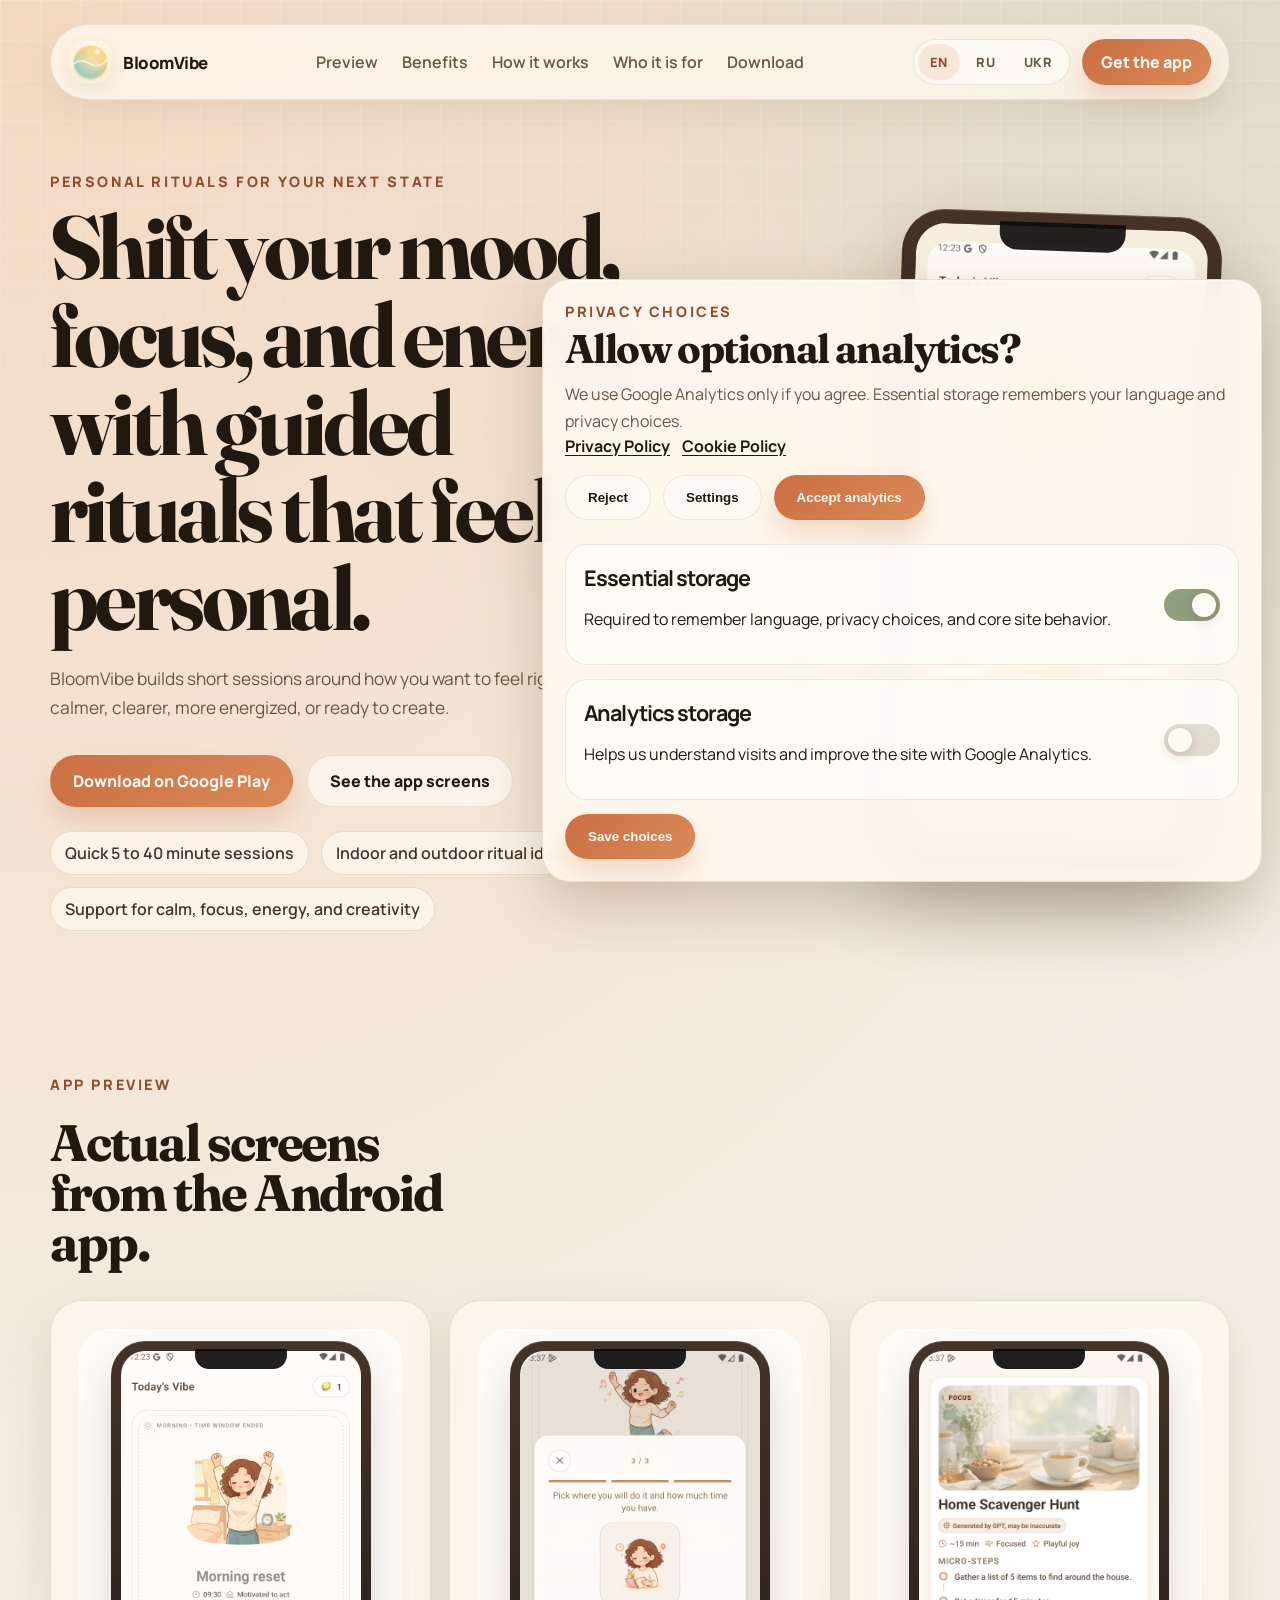
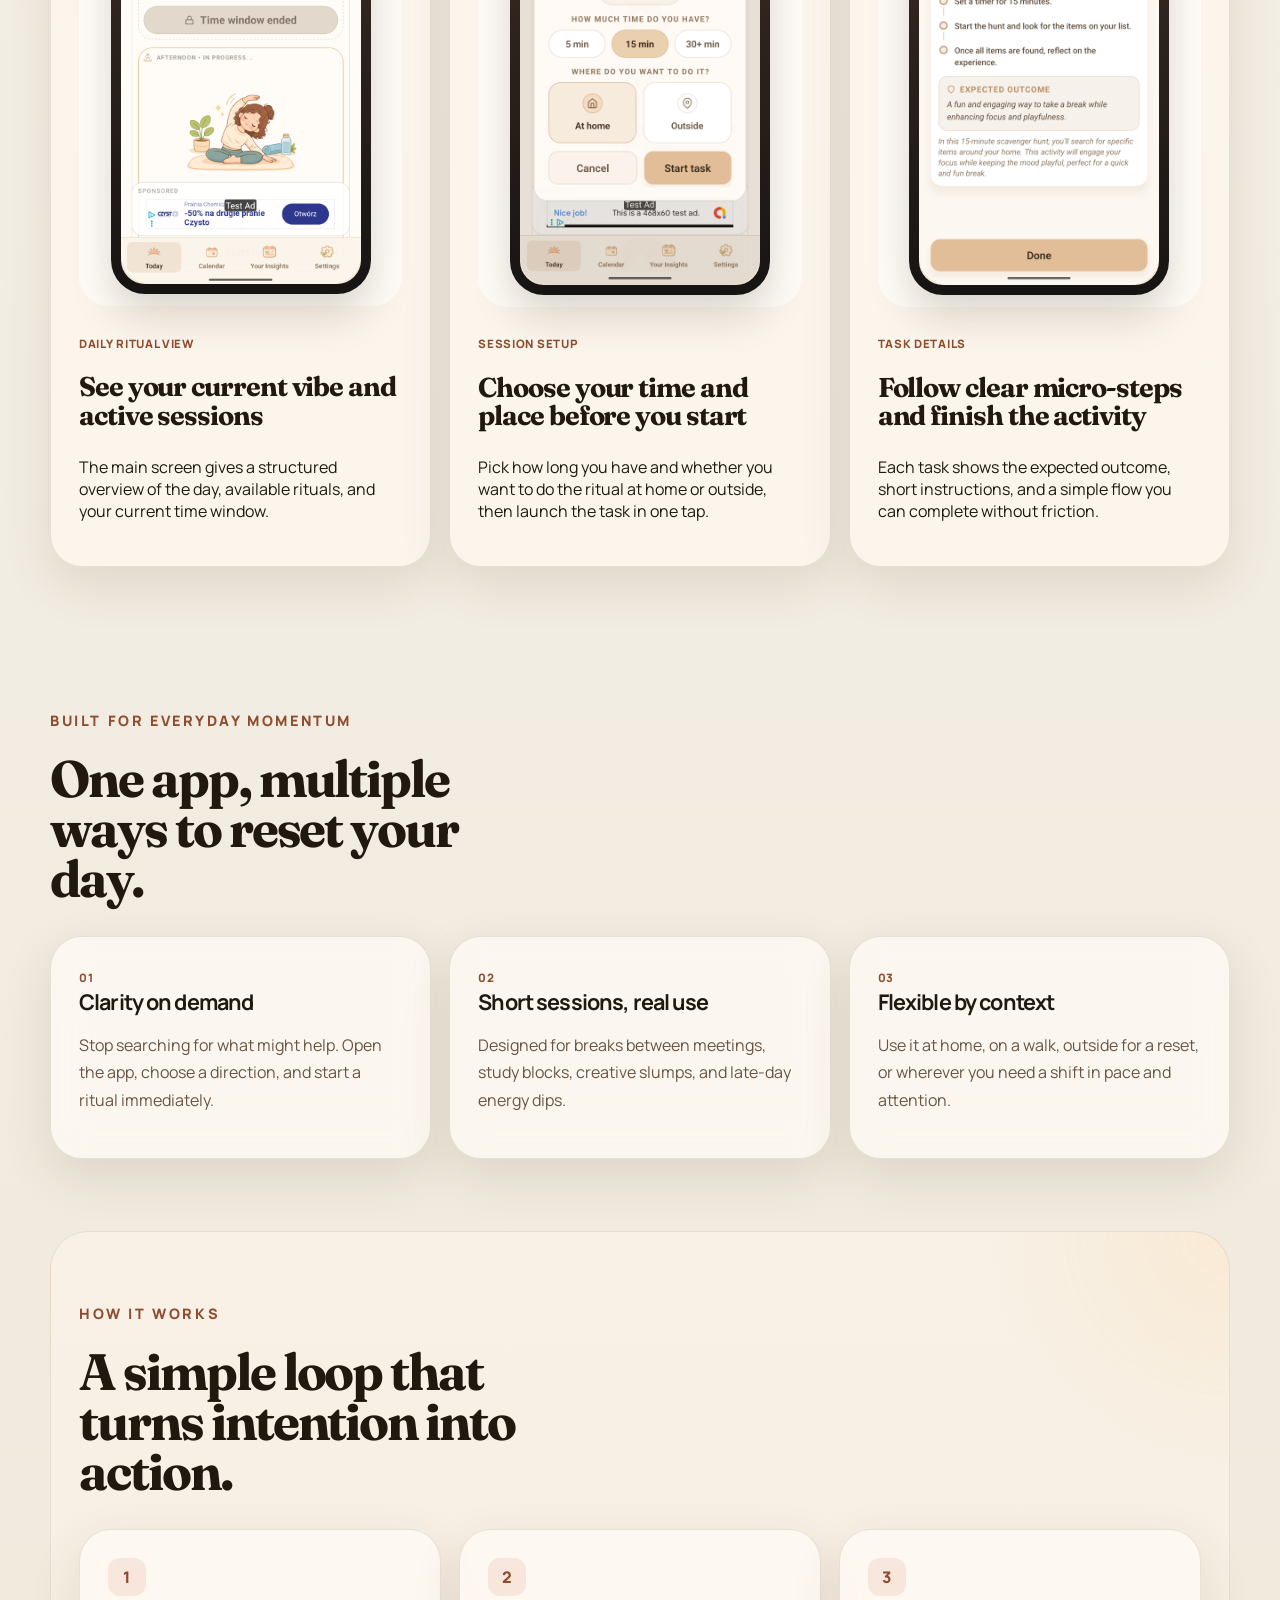
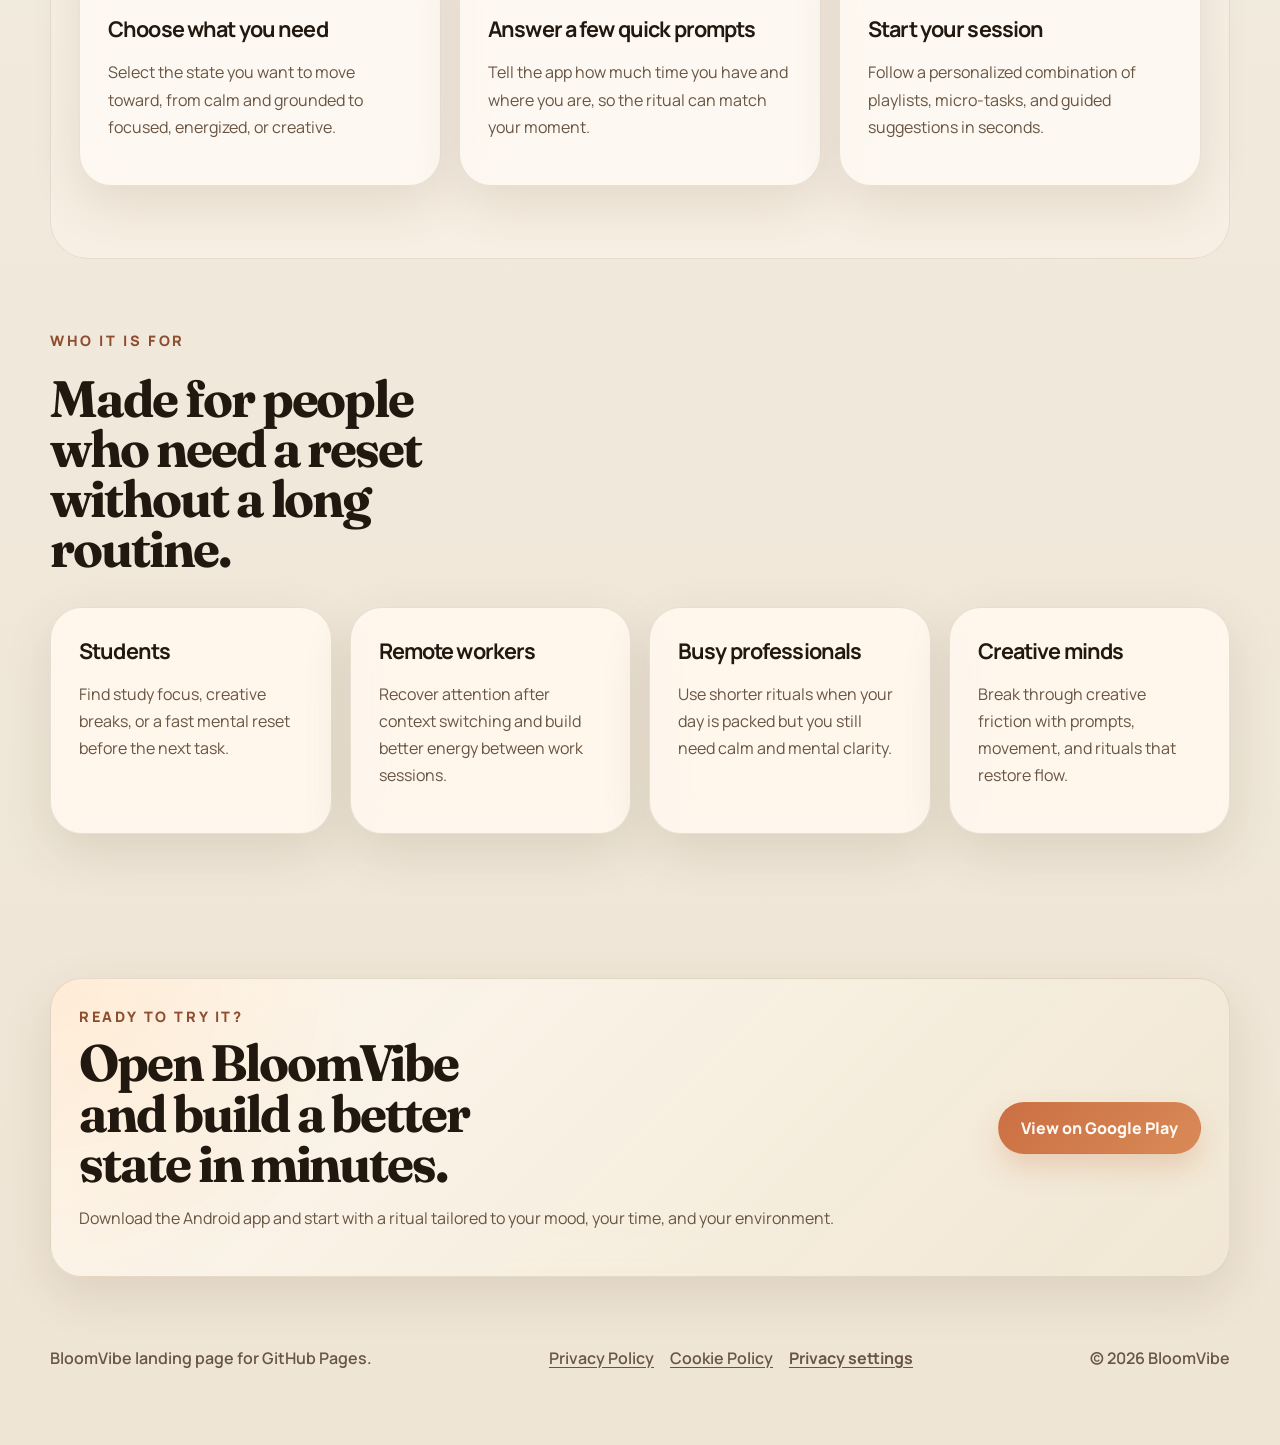
==== commit efb238ea: "Update preview screens and localized copy" ====
--- a/index.html
+++ b/index.html
@@ -202,8 +202,8 @@
                     <div class="preview-phone-notch"></div>
                     <div class="preview-phone-screen">
                       <img
-                        src="icon_1.png"
-                        alt="BloomVibe curation screen preparing personalized micro-adventures"
+                        src="icon_3.png"
+                        alt="BloomVibe setup screen for choosing available time and where to do the activity"
                         data-i18n-alt="images.previewTwo"
                       />
                     </div>
@@ -211,10 +211,10 @@
                 </div>
               </figure>
               <div class="preview-meta">
-                <p class="card-kicker" data-i18n="preview.card2.kicker">Guided generation</p>
-                <h3 data-i18n="preview.card2.title">Wait while the app prepares ideas for your mood</h3>
+                <p class="card-kicker" data-i18n="preview.card2.kicker">Session setup</p>
+                <h3 data-i18n="preview.card2.title">Choose your time and place before you start</h3>
                 <p data-i18n="preview.card2.text">
-                  BloomVibe curates matching activities and micro-adventures so you can move from intention to action quickly.
+                  Pick how long you have and whether you want to do the ritual at home or outside, then launch the task in one tap.
                 </p>
               </div>
             </article>
@@ -226,8 +226,8 @@
                     <div class="preview-phone-notch"></div>
                     <div class="preview-phone-screen">
                       <img
-                        src="icon_2.png"
-                        alt="BloomVibe preview placeholder using the daily ritual home screen"
+                        src="icon_4.png"
+                        alt="BloomVibe task details screen with micro-steps, expected outcome, and completion action"
                         data-i18n-alt="images.previewThree"
                       />
                     </div>
@@ -235,10 +235,10 @@
                 </div>
               </figure>
               <div class="preview-meta">
-                <p class="card-kicker" data-i18n="preview.card3.kicker">More app moments</p>
-                <h3 data-i18n="preview.card3.title">Placeholder for the next screen preview</h3>
+                <p class="card-kicker" data-i18n="preview.card3.kicker">Task details</p>
+                <h3 data-i18n="preview.card3.title">Follow clear micro-steps and finish the activity</h3>
                 <p data-i18n="preview.card3.text">
-                  This card temporarily reuses the first screen. Replace it later with the new screenshot when it is ready.
+                  Each task shows the expected outcome, short instructions, and a simple flow you can complete without friction.
                 </p>
               </div>
             </article>
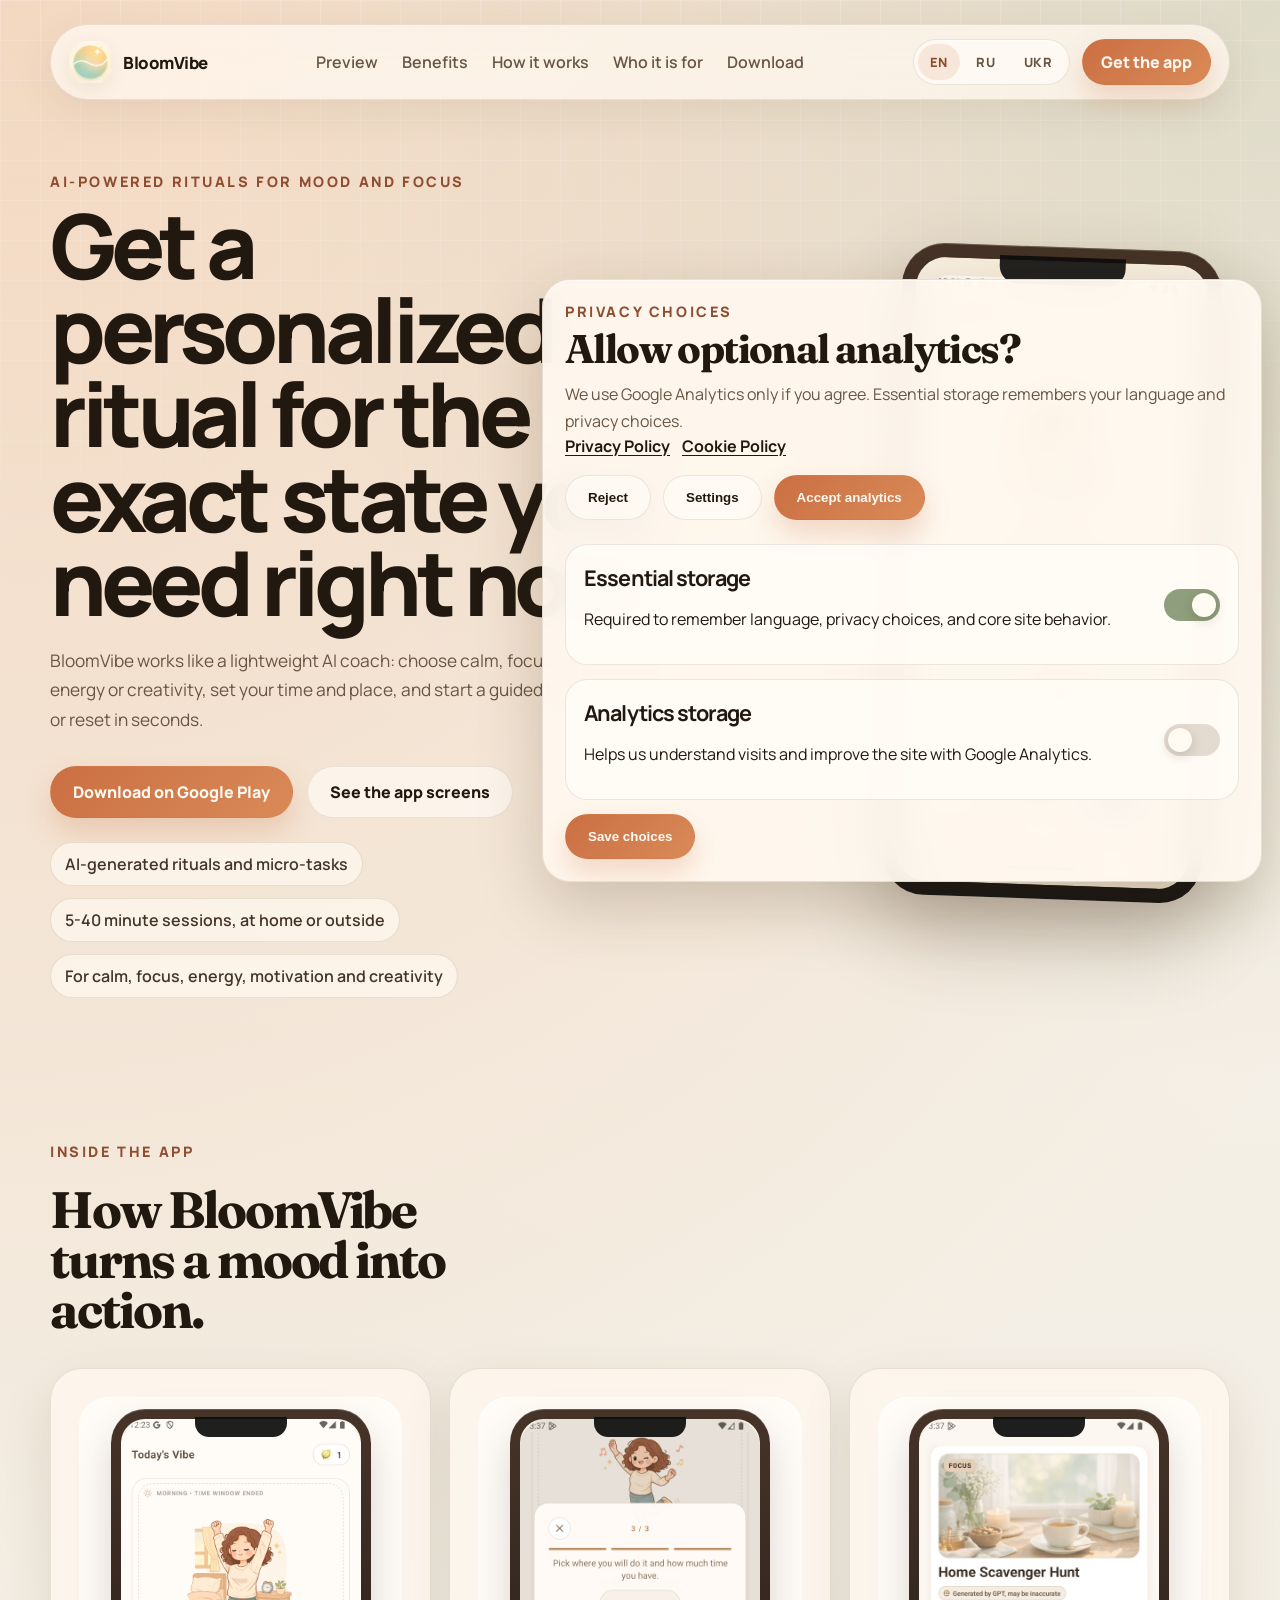
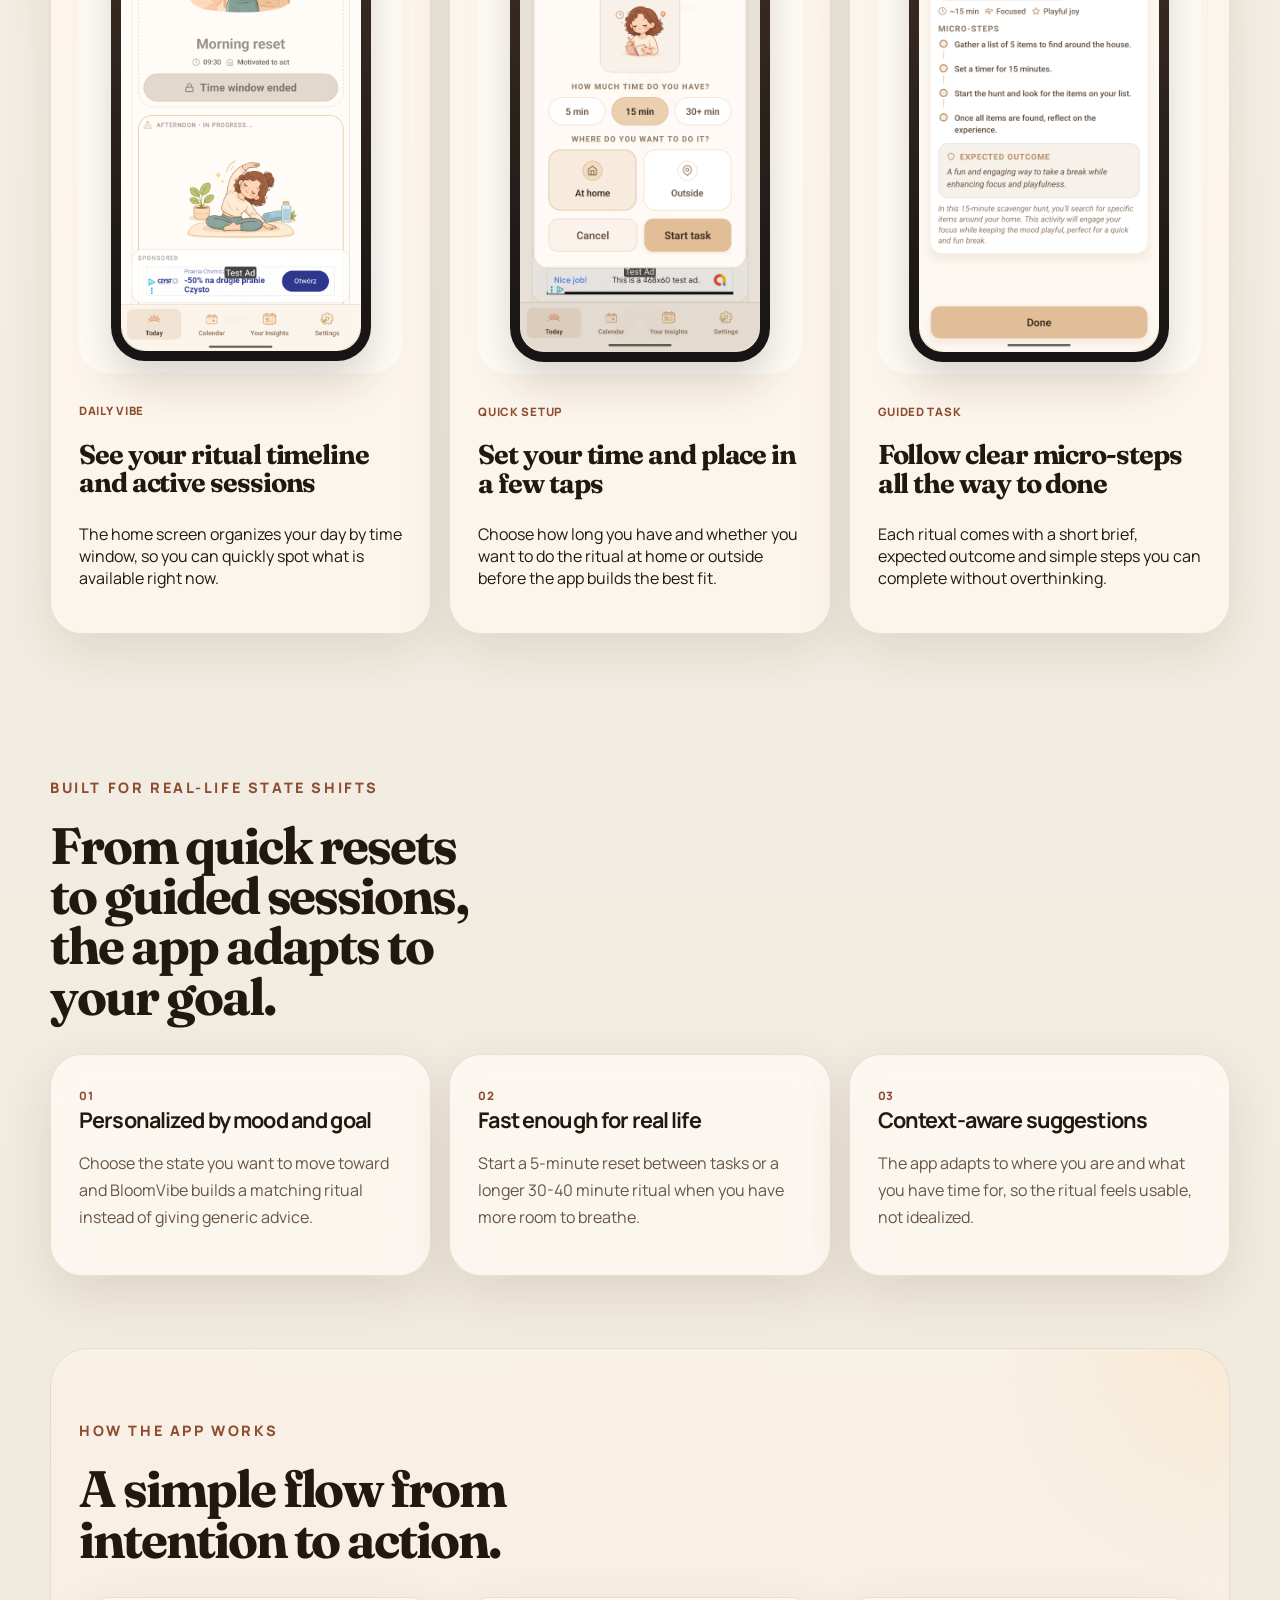
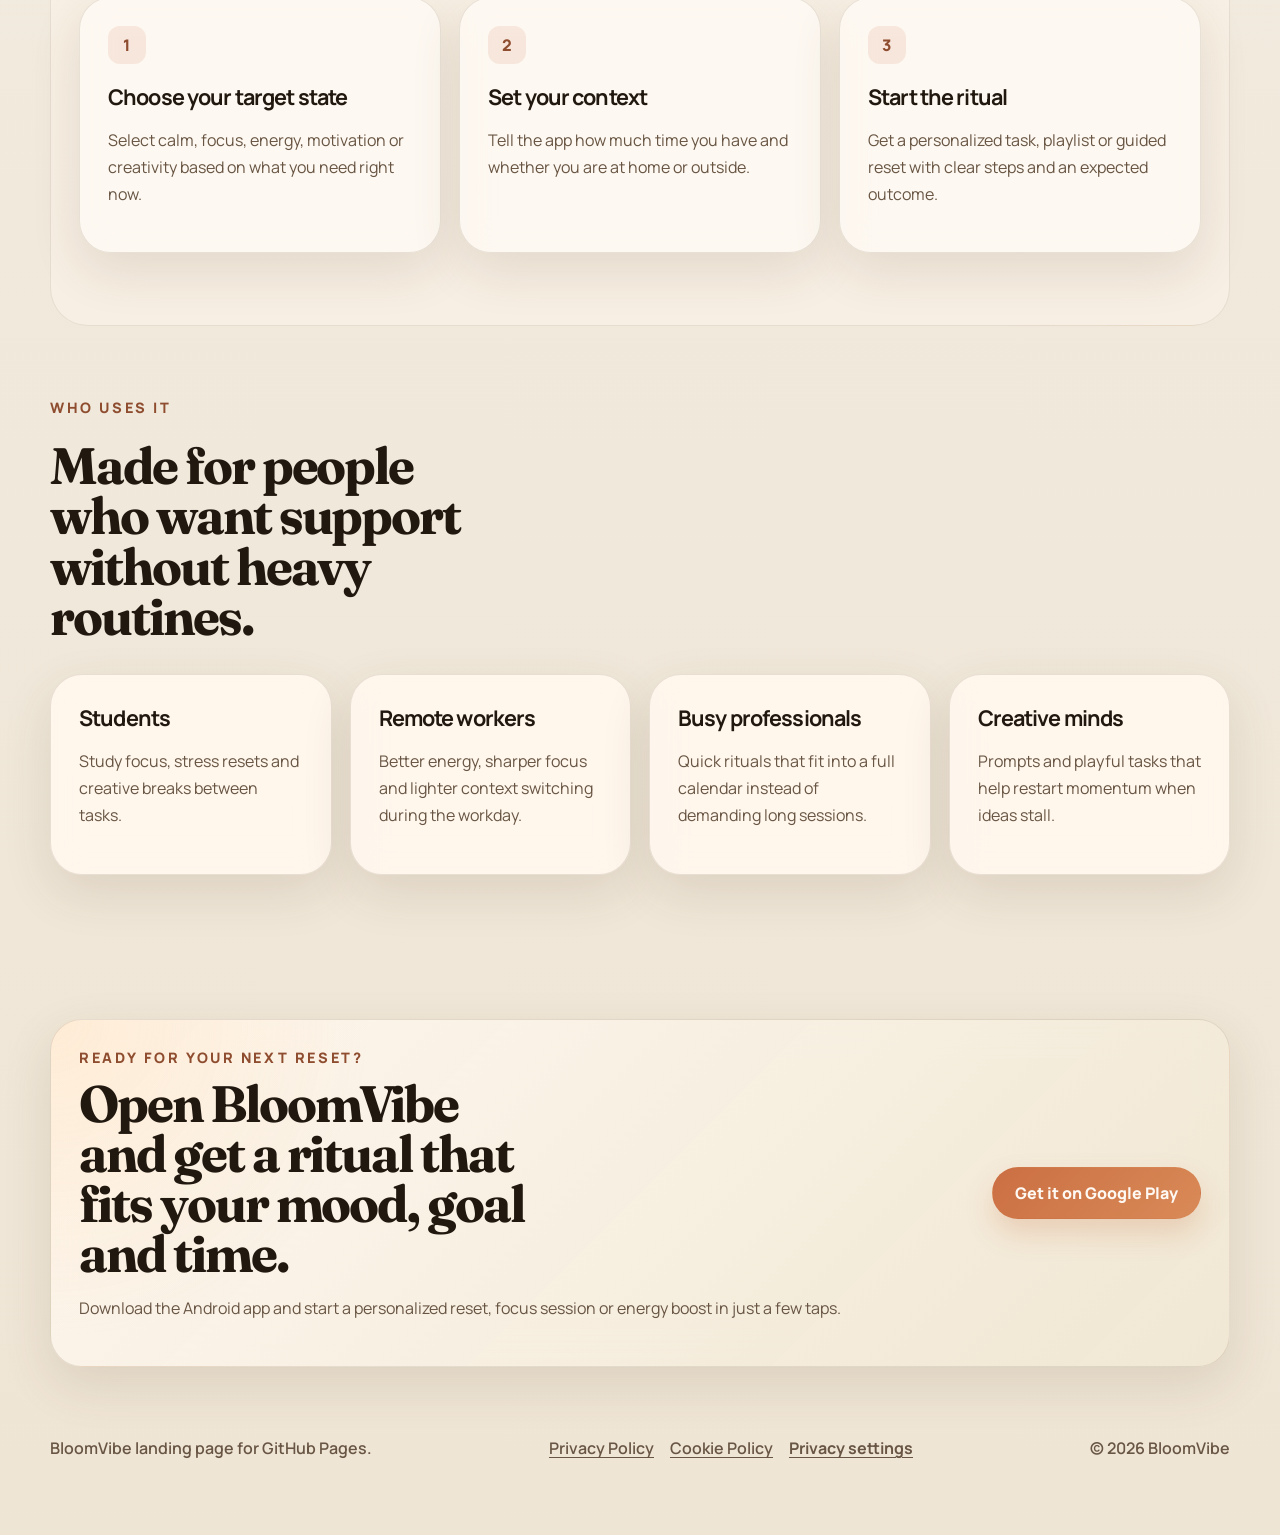
==== commit 4a27ca79: "Refine app copy and add SEO metadata" ====
--- a/index.html
+++ b/index.html
@@ -3,24 +3,37 @@
   <head>
     <meta charset="UTF-8" />
     <meta name="viewport" content="width=device-width, initial-scale=1.0" />
-    <title id="meta-title">BloomVibe | Rituals for clarity, calm, and creative energy</title>
+    <title id="meta-title">BloomVibe | AI-powered rituals for mood, focus and energy</title>
     <meta
       id="meta-description"
       name="description"
-      content="BloomVibe creates personalized rituals for calm, focus, energy, and creativity. Explore the Android app and start a session in minutes."
+      content="BloomVibe is an AI-powered ritual app for mood, focus, energy and creativity. Choose how you want to feel, set your time and place, and get a personalized reset in seconds."
     />
     <meta
       id="meta-og-title"
       property="og:title"
-      content="BloomVibe | Rituals for clarity, calm, and creative energy"
+      content="BloomVibe | AI-powered rituals for mood, focus and energy"
     />
     <meta
       id="meta-og-description"
       property="og:description"
-      content="A polished landing page for the BloomVibe Android app with a direct link to Google Play."
+      content="AI-powered rituals, micro-tasks and guided resets for calm, focus, energy, motivation and creativity."
     />
     <meta property="og:type" content="website" />
+    <meta property="og:url" content="https://iharoknorp.github.io/bloom-vibe-page/" />
+    <meta property="og:site_name" content="BloomVibe" />
+    <meta property="og:image" content="https://iharoknorp.github.io/bloom-vibe-page/logo.png" />
+    <meta property="og:image:alt" content="BloomVibe logo" />
+    <meta name="twitter:card" content="summary_large_image" />
+    <meta name="twitter:title" content="BloomVibe | AI-powered rituals for mood, focus and energy" />
+    <meta
+      name="twitter:description"
+      content="BloomVibe is an AI-powered ritual app for mood, focus, energy and creativity. Choose how you want to feel, set your time and place, and get a personalized reset in seconds."
+    />
+    <meta name="twitter:image" content="https://iharoknorp.github.io/bloom-vibe-page/logo.png" />
+    <meta name="robots" content="index,follow,max-image-preview:large" />
     <meta name="theme-color" content="#f4efe4" />
+    <link rel="canonical" href="https://iharoknorp.github.io/bloom-vibe-page/" />
     <link rel="preconnect" href="https://fonts.googleapis.com" />
     <link rel="preconnect" href="https://fonts.gstatic.com" crossorigin />
     <link
@@ -68,6 +81,34 @@
           anonymize_ip: true,
         });
       })();
+    </script>
+    <script type="application/ld+json">
+      {
+        "@context": "https://schema.org",
+        "@graph": [
+          {
+            "@type": "WebSite",
+            "name": "BloomVibe",
+            "url": "https://iharoknorp.github.io/bloom-vibe-page/",
+            "inLanguage": ["en", "ru", "uk"]
+          },
+          {
+            "@type": "SoftwareApplication",
+            "name": "BloomVibe",
+            "applicationCategory": "LifestyleApplication",
+            "operatingSystem": "Android",
+            "url": "https://iharoknorp.github.io/bloom-vibe-page/",
+            "downloadUrl": "https://play.google.com/store/apps/details?id=com.oknorp.online.vibevoyageai",
+            "image": "https://iharoknorp.github.io/bloom-vibe-page/logo.png",
+            "description": "BloomVibe is an AI-powered ritual app for mood, focus, energy and creativity. Choose how you want to feel, set your time and place, and get a personalized reset in seconds.",
+            "offers": {
+              "@type": "Offer",
+              "price": "0",
+              "priceCurrency": "USD"
+            }
+          }
+        ]
+      }
     </script>
     <link rel="stylesheet" href="styles.css" />
   </head>
@@ -117,12 +158,12 @@
       <main id="top">
         <section class="hero section reveal">
           <div class="hero-copy">
-            <p class="eyebrow" data-i18n="hero.eyebrow">Personal rituals for your next state</p>
+            <p class="eyebrow" data-i18n="hero.eyebrow">AI-powered rituals for mood and focus</p>
             <h1 data-i18n="hero.title">
-              Shift your mood, focus, and energy with guided rituals that feel personal.
+              Get a personalized ritual for the exact state you need right now.
             </h1>
             <p class="hero-text" data-i18n="hero.text">
-              BloomVibe builds short sessions around how you want to feel right now: calmer, clearer, more energized, or ready to create.
+              BloomVibe works like a lightweight AI coach: choose calm, focus, motivation, energy or creativity, set your time and place, and start a guided task, playlist or reset in seconds.
             </p>
 
             <div class="hero-actions">
@@ -140,9 +181,9 @@
             </div>
 
             <ul class="hero-points" aria-label="App highlights" data-i18n-aria-label="hero.pointsAria">
-              <li data-i18n="hero.point1">Quick 5 to 40 minute sessions</li>
-              <li data-i18n="hero.point2">Indoor and outdoor ritual ideas</li>
-              <li data-i18n="hero.point3">Support for calm, focus, energy, and creativity</li>
+              <li data-i18n="hero.point1">AI-generated rituals and micro-tasks</li>
+              <li data-i18n="hero.point2">5-40 minute sessions, at home or outside</li>
+              <li data-i18n="hero.point3">For calm, focus, energy, motivation and creativity</li>
             </ul>
           </div>
 
@@ -166,8 +207,8 @@
 
         <section class="section reveal" id="preview">
           <div class="section-heading">
-            <p class="eyebrow" data-i18n="preview.eyebrow">App preview</p>
-            <h2 data-i18n="preview.title">Actual screens from the Android app.</h2>
+            <p class="eyebrow" data-i18n="preview.eyebrow">Inside the app</p>
+            <h2 data-i18n="preview.title">How BloomVibe turns a mood into action.</h2>
           </div>
 
           <div class="preview-grid">
@@ -187,10 +228,10 @@
                 </div>
               </figure>
               <div class="preview-meta">
-                <p class="card-kicker" data-i18n="preview.card1.kicker">Daily ritual view</p>
-                <h3 data-i18n="preview.card1.title">See your current vibe and active sessions</h3>
+                <p class="card-kicker" data-i18n="preview.card1.kicker">Daily vibe</p>
+                <h3 data-i18n="preview.card1.title">See your ritual timeline and active sessions</h3>
                 <p data-i18n="preview.card1.text">
-                  The main screen gives a structured overview of the day, available rituals, and your current time window.
+                  The home screen organizes your day by time window, so you can quickly spot what is available right now.
                 </p>
               </div>
             </article>
@@ -211,10 +252,10 @@
                 </div>
               </figure>
               <div class="preview-meta">
-                <p class="card-kicker" data-i18n="preview.card2.kicker">Session setup</p>
-                <h3 data-i18n="preview.card2.title">Choose your time and place before you start</h3>
+                <p class="card-kicker" data-i18n="preview.card2.kicker">Quick setup</p>
+                <h3 data-i18n="preview.card2.title">Set your time and place in a few taps</h3>
                 <p data-i18n="preview.card2.text">
-                  Pick how long you have and whether you want to do the ritual at home or outside, then launch the task in one tap.
+                  Choose how long you have and whether you want to do the ritual at home or outside before the app builds the best fit.
                 </p>
               </div>
             </article>
@@ -235,10 +276,10 @@
                 </div>
               </figure>
               <div class="preview-meta">
-                <p class="card-kicker" data-i18n="preview.card3.kicker">Task details</p>
-                <h3 data-i18n="preview.card3.title">Follow clear micro-steps and finish the activity</h3>
+                <p class="card-kicker" data-i18n="preview.card3.kicker">Guided task</p>
+                <h3 data-i18n="preview.card3.title">Follow clear micro-steps all the way to done</h3>
                 <p data-i18n="preview.card3.text">
-                  Each task shows the expected outcome, short instructions, and a simple flow you can complete without friction.
+                  Each ritual comes with a short brief, expected outcome and simple steps you can complete without overthinking.
                 </p>
               </div>
             </article>
@@ -247,30 +288,30 @@
 
         <section class="section reveal" id="benefits">
           <div class="section-heading">
-            <p class="eyebrow" data-i18n="benefits.eyebrow">Built for everyday momentum</p>
-            <h2 data-i18n="benefits.title">One app, multiple ways to reset your day.</h2>
+            <p class="eyebrow" data-i18n="benefits.eyebrow">Built for real-life state shifts</p>
+            <h2 data-i18n="benefits.title">From quick resets to guided sessions, the app adapts to your goal.</h2>
           </div>
 
           <div class="benefit-grid">
             <article class="benefit-card">
               <span class="benefit-number">01</span>
-              <h3 data-i18n="benefits.card1.title">Clarity on demand</h3>
+              <h3 data-i18n="benefits.card1.title">Personalized by mood and goal</h3>
               <p data-i18n="benefits.card1.text">
-                Stop searching for what might help. Open the app, choose a direction, and start a ritual immediately.
+                Choose the state you want to move toward and BloomVibe builds a matching ritual instead of giving generic advice.
               </p>
             </article>
             <article class="benefit-card">
               <span class="benefit-number">02</span>
-              <h3 data-i18n="benefits.card2.title">Short sessions, real use</h3>
+              <h3 data-i18n="benefits.card2.title">Fast enough for real life</h3>
               <p data-i18n="benefits.card2.text">
-                Designed for breaks between meetings, study blocks, creative slumps, and late-day energy dips.
+                Start a 5-minute reset between tasks or a longer 30-40 minute ritual when you have more room to breathe.
               </p>
             </article>
             <article class="benefit-card">
               <span class="benefit-number">03</span>
-              <h3 data-i18n="benefits.card3.title">Flexible by context</h3>
+              <h3 data-i18n="benefits.card3.title">Context-aware suggestions</h3>
               <p data-i18n="benefits.card3.text">
-                Use it at home, on a walk, outside for a reset, or wherever you need a shift in pace and attention.
+                The app adapts to where you are and what you have time for, so the ritual feels usable, not idealized.
               </p>
             </article>
           </div>
@@ -278,30 +319,30 @@
 
         <section class="section section-soft reveal" id="how-it-works">
           <div class="section-heading">
-            <p class="eyebrow" data-i18n="how.eyebrow">How it works</p>
-            <h2 data-i18n="how.title">A simple loop that turns intention into action.</h2>
+            <p class="eyebrow" data-i18n="how.eyebrow">How the app works</p>
+            <h2 data-i18n="how.title">A simple flow from intention to action.</h2>
           </div>
 
           <div class="steps">
             <article class="step-card">
               <span class="step-badge">1</span>
-              <h3 data-i18n="how.step1.title">Choose what you need</h3>
+              <h3 data-i18n="how.step1.title">Choose your target state</h3>
               <p data-i18n="how.step1.text">
-                Select the state you want to move toward, from calm and grounded to focused, energized, or creative.
+                Select calm, focus, energy, motivation or creativity based on what you need right now.
               </p>
             </article>
             <article class="step-card">
               <span class="step-badge">2</span>
-              <h3 data-i18n="how.step2.title">Answer a few quick prompts</h3>
+              <h3 data-i18n="how.step2.title">Set your context</h3>
               <p data-i18n="how.step2.text">
-                Tell the app how much time you have and where you are, so the ritual can match your moment.
+                Tell the app how much time you have and whether you are at home or outside.
               </p>
             </article>
             <article class="step-card">
               <span class="step-badge">3</span>
-              <h3 data-i18n="how.step3.title">Start your session</h3>
+              <h3 data-i18n="how.step3.title">Start the ritual</h3>
               <p data-i18n="how.step3.text">
-                Follow a personalized combination of playlists, micro-tasks, and guided suggestions in seconds.
+                Get a personalized task, playlist or guided reset with clear steps and an expected outcome.
               </p>
             </article>
           </div>
@@ -309,26 +350,26 @@
 
         <section class="section reveal" id="for-you">
           <div class="section-heading">
-            <p class="eyebrow" data-i18n="forYou.eyebrow">Who it is for</p>
-            <h2 data-i18n="forYou.title">Made for people who need a reset without a long routine.</h2>
+            <p class="eyebrow" data-i18n="forYou.eyebrow">Who uses it</p>
+            <h2 data-i18n="forYou.title">Made for people who want support without heavy routines.</h2>
           </div>
 
           <div class="persona-grid">
             <article class="persona-card">
               <h3 data-i18n="forYou.card1.title">Students</h3>
-              <p data-i18n="forYou.card1.text">Find study focus, creative breaks, or a fast mental reset before the next task.</p>
+              <p data-i18n="forYou.card1.text">Study focus, stress resets and creative breaks between tasks.</p>
             </article>
             <article class="persona-card">
               <h3 data-i18n="forYou.card2.title">Remote workers</h3>
-              <p data-i18n="forYou.card2.text">Recover attention after context switching and build better energy between work sessions.</p>
+              <p data-i18n="forYou.card2.text">Better energy, sharper focus and lighter context switching during the workday.</p>
             </article>
             <article class="persona-card">
               <h3 data-i18n="forYou.card3.title">Busy professionals</h3>
-              <p data-i18n="forYou.card3.text">Use shorter rituals when your day is packed but you still need calm and mental clarity.</p>
+              <p data-i18n="forYou.card3.text">Quick rituals that fit into a full calendar instead of demanding long sessions.</p>
             </article>
             <article class="persona-card">
               <h3 data-i18n="forYou.card4.title">Creative minds</h3>
-              <p data-i18n="forYou.card4.text">Break through creative friction with prompts, movement, and rituals that restore flow.</p>
+              <p data-i18n="forYou.card4.text">Prompts and playful tasks that help restart momentum when ideas stall.</p>
             </article>
           </div>
         </section>
@@ -336,10 +377,10 @@
         <section class="section cta-section reveal" id="download">
           <div class="cta-panel">
             <div>
-              <p class="eyebrow" data-i18n="cta.eyebrow">Ready to try it?</p>
-              <h2 data-i18n="cta.title">Open BloomVibe and build a better state in minutes.</h2>
+              <p class="eyebrow" data-i18n="cta.eyebrow">Ready for your next reset?</p>
+              <h2 data-i18n="cta.title">Open BloomVibe and get a ritual that fits your mood, goal and time.</h2>
               <p class="cta-text" data-i18n="cta.text">
-                Download the Android app and start with a ritual tailored to your mood, your time, and your environment.
+                Download the Android app and start a personalized reset, focus session or energy boost in just a few taps.
               </p>
             </div>
 
@@ -352,7 +393,7 @@
                 data-market-cta="footer-cta"
                 data-i18n="cta.button"
               >
-                View on Google Play
+                Get it on Google Play
               </a>
             </div>
           </div>
--- a/styles.css
+++ b/styles.css
@@ -249,7 +249,6 @@
   letter-spacing: -0.04em;
 }
 
-h1,
 h2 {
   font-family: "Fraunces", serif;
   line-height: 0.98;
@@ -257,14 +256,18 @@
 
 h1 {
   max-width: 11ch;
+  font-family: "Manrope", sans-serif;
   font-size: clamp(3.3rem, 7vw, 6.4rem);
+  font-weight: 800;
+  line-height: 0.94;
+  letter-spacing: -0.06em;
 }
 
 html[lang="ru"] h1,
 html[lang="uk"] h1 {
   max-width: 9.6ch;
   font-size: clamp(3.3rem, 6.8vw, 6rem);
-  line-height: 0.99;
+  line-height: 0.95;
 }
 
 h2 {
@@ -697,6 +700,7 @@
   bottom: 18px;
   z-index: 40;
   width: min(calc(100% - 24px), 720px);
+  max-height: calc(100vh - 24px);
 }
 
 .consent-shell {
@@ -710,6 +714,8 @@
     0 24px 64px rgba(67, 46, 20, 0.22),
     inset 0 1px 0 rgba(255, 255, 255, 0.5);
   backdrop-filter: blur(18px);
+  max-height: inherit;
+  overflow: auto;
 }
 
 .consent-eyebrow {
@@ -882,25 +888,67 @@
     flex-direction: column;
   }
 
+  .site-header {
+    position: relative;
+    top: 0;
+    gap: 14px;
+    padding: 14px;
+    border-radius: 28px;
+  }
+
   .site-nav {
-    display: grid;
-    justify-items: center;
-    gap: 14px;
+    display: flex;
+    flex-wrap: wrap;
+    justify-content: center;
+    gap: 10px 18px;
+    width: 100%;
+    text-align: center;
+    font-size: 0.9rem;
   }
 
   .header-actions {
     width: 100%;
+    flex-direction: column;
+    gap: 10px;
+  }
+
+  .lang-switcher {
+    width: 100%;
+    justify-content: space-between;
+  }
+
+  .lang-button {
+    flex: 1 1 0;
+    min-width: 0;
+    padding: 8px 8px;
+    font-size: 0.74rem;
+  }
+
+  .button-small {
+    width: 100%;
+    padding: 10px 16px;
+    font-size: 0.95rem;
   }
 
   .footer-links,
   .consent-links,
-  .consent-actions,
   .consent-panel-actions {
     justify-content: center;
   }
 
+  .footer-links {
+    flex-direction: column;
+    align-items: center;
+    gap: 10px;
+    text-align: center;
+  }
+
+  .footer-settings-button {
+    width: 100%;
+  }
+
   .section {
-    padding: 56px 0;
+    padding: 48px 0;
   }
 
   .hero {
@@ -922,12 +970,61 @@
 
   h1 {
     max-width: 10ch;
-    font-size: clamp(2.8rem, 12vw, 4.6rem);
+    font-size: clamp(2.4rem, 10.8vw, 3.8rem);
   }
 
   h2 {
     max-width: none;
-    font-size: clamp(2rem, 8vw, 3rem);
+    font-size: clamp(1.7rem, 7vw, 2.5rem);
+  }
+
+  h3 {
+    font-size: 1.18rem;
+  }
+
+  .eyebrow {
+    font-size: 0.78rem;
+    letter-spacing: 0.14em;
+  }
+
+  .hero-text,
+  .cta-text,
+  .benefit-card p,
+  .step-card p,
+  .persona-card p,
+  .preview-meta p,
+  .policy-updated,
+  .policy-intro,
+  .policy-section p,
+  .policy-list,
+  .consent-text {
+    font-size: 0.96rem;
+    line-height: 1.6;
+  }
+
+  .hero-actions .button,
+  .consent-panel-actions .button {
+    padding: 12px 16px;
+    font-size: 0.98rem;
+  }
+
+  .consent-actions {
+    display: grid;
+    grid-template-columns: 1fr 1fr 1.15fr;
+    gap: 8px;
+  }
+
+  .consent-actions .button {
+    width: 100%;
+    min-width: 0;
+    padding: 10px 12px;
+    font-size: 0.88rem;
+    line-height: 1.2;
+  }
+
+  .hero-points li {
+    padding: 8px 12px;
+    font-size: 0.94rem;
   }
 
   .phone-mockup {
@@ -938,17 +1035,89 @@
   }
 
   .policy-card {
-    padding: 24px;
+    padding: 20px;
   }
 
   .consent-banner {
     right: 10px;
     bottom: 10px;
     width: calc(100% - 20px);
+    max-height: calc(100vh - 20px);
+  }
+
+  .consent-shell {
+    gap: 14px;
+    padding: 16px;
+    border-radius: 22px;
+    max-width: 360px;
+    margin-left: auto;
   }
 
   .consent-option {
     align-items: flex-start;
+    flex-direction: column;
+    padding: 14px;
+  }
+
+  .consent-title,
+  .policy-title {
+    font-size: clamp(1.7rem, 8vw, 2.4rem);
+  }
+
+  .consent-copy {
+    display: grid;
+    gap: 10px;
+  }
+
+  .consent-copy .consent-links {
+    gap: 10px 14px;
+  }
+
+  .consent-panel {
+    gap: 12px;
+    padding-top: 2px;
+  }
+
+  .consent-option p {
+    margin: 0;
+  }
+
+  .consent-option {
+    padding: 12px;
+  }
+
+  .consent-option h3 {
+    font-size: 0.95rem;
+    margin-bottom: 4px;
+  }
+
+  .consent-option p {
+    font-size: 0.72rem;
+    line-height: 1.35;
+  }
+
+  .consent-toggle-ui {
+    width: 46px;
+    height: 26px;
+  }
+
+  .consent-toggle-ui::after {
+    top: 3px;
+    left: 3px;
+    width: 20px;
+    height: 20px;
+  }
+
+  .consent-toggle input:checked + .consent-toggle-ui::after {
+    transform: translateX(20px);
+  }
+
+  .consent-toggle {
+    align-self: flex-end;
+  }
+
+  .consent-panel-actions .button {
+    width: 100%;
   }
 }
 
